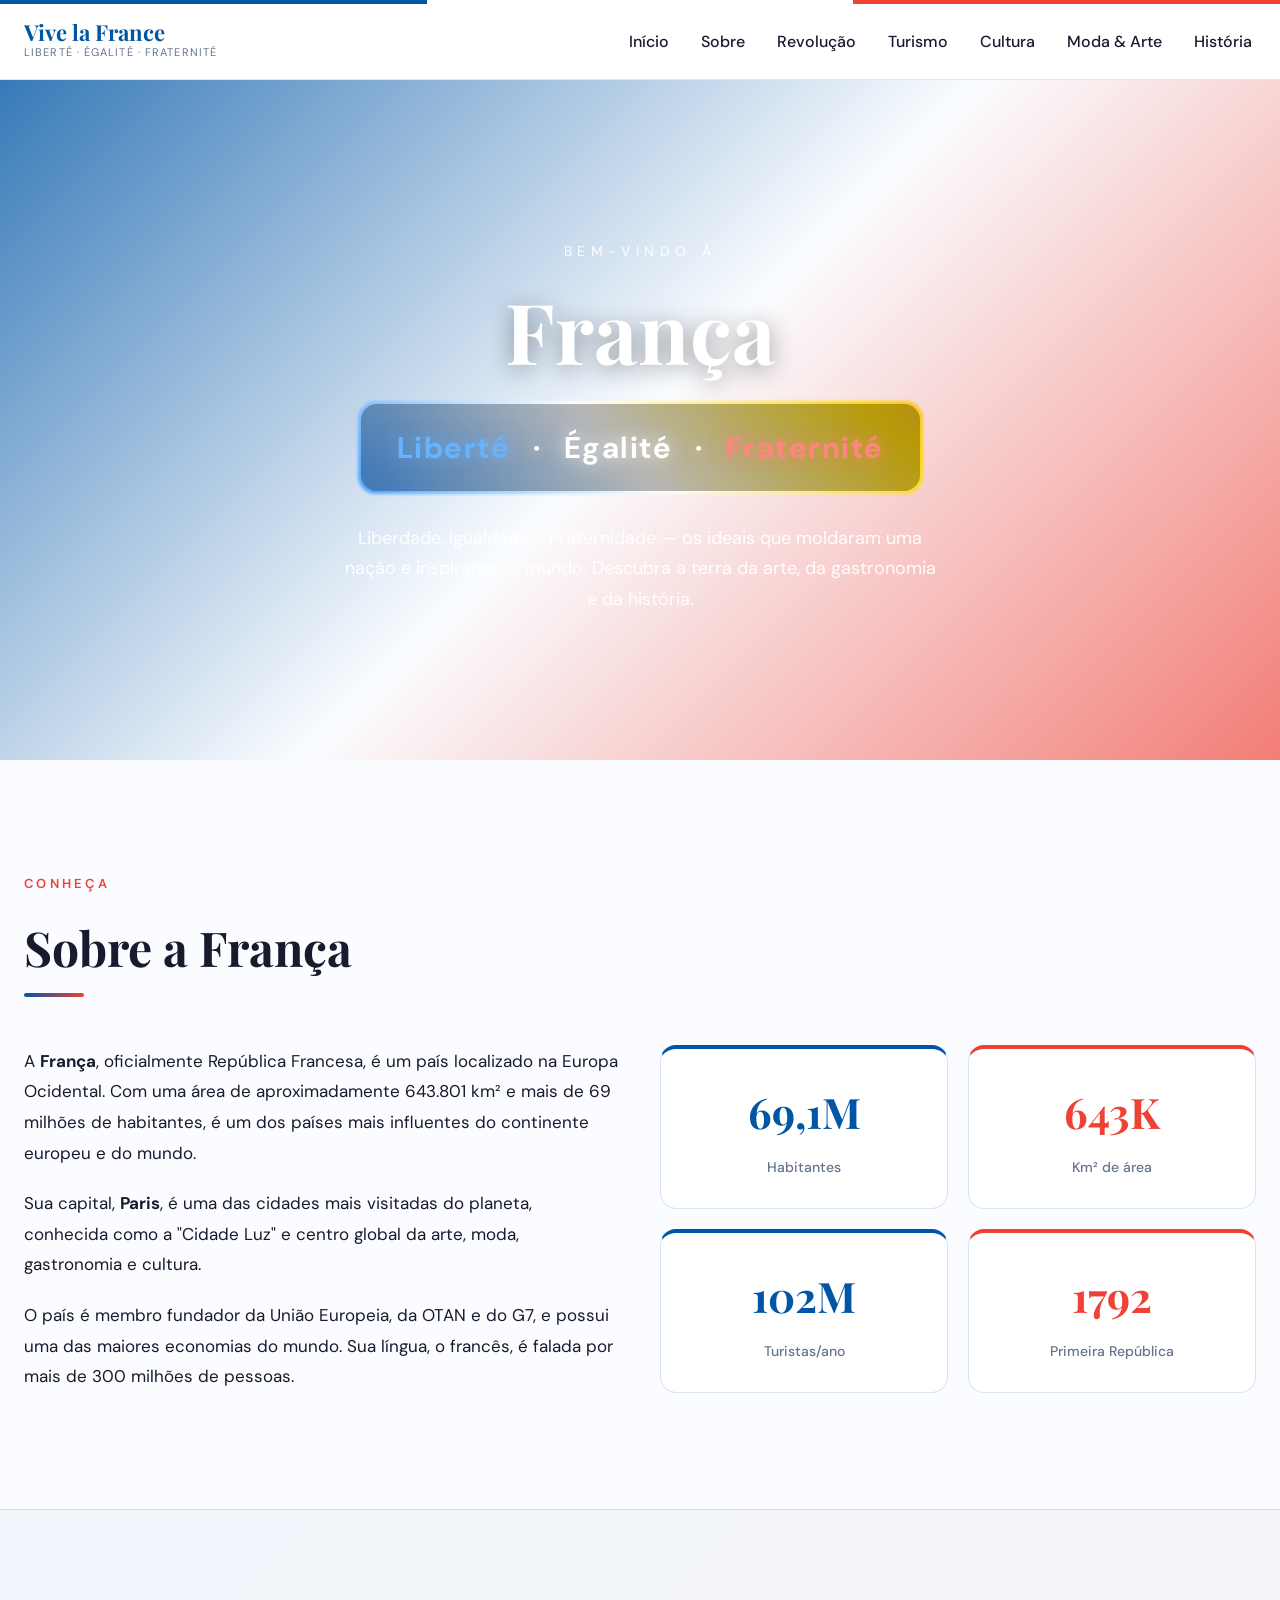
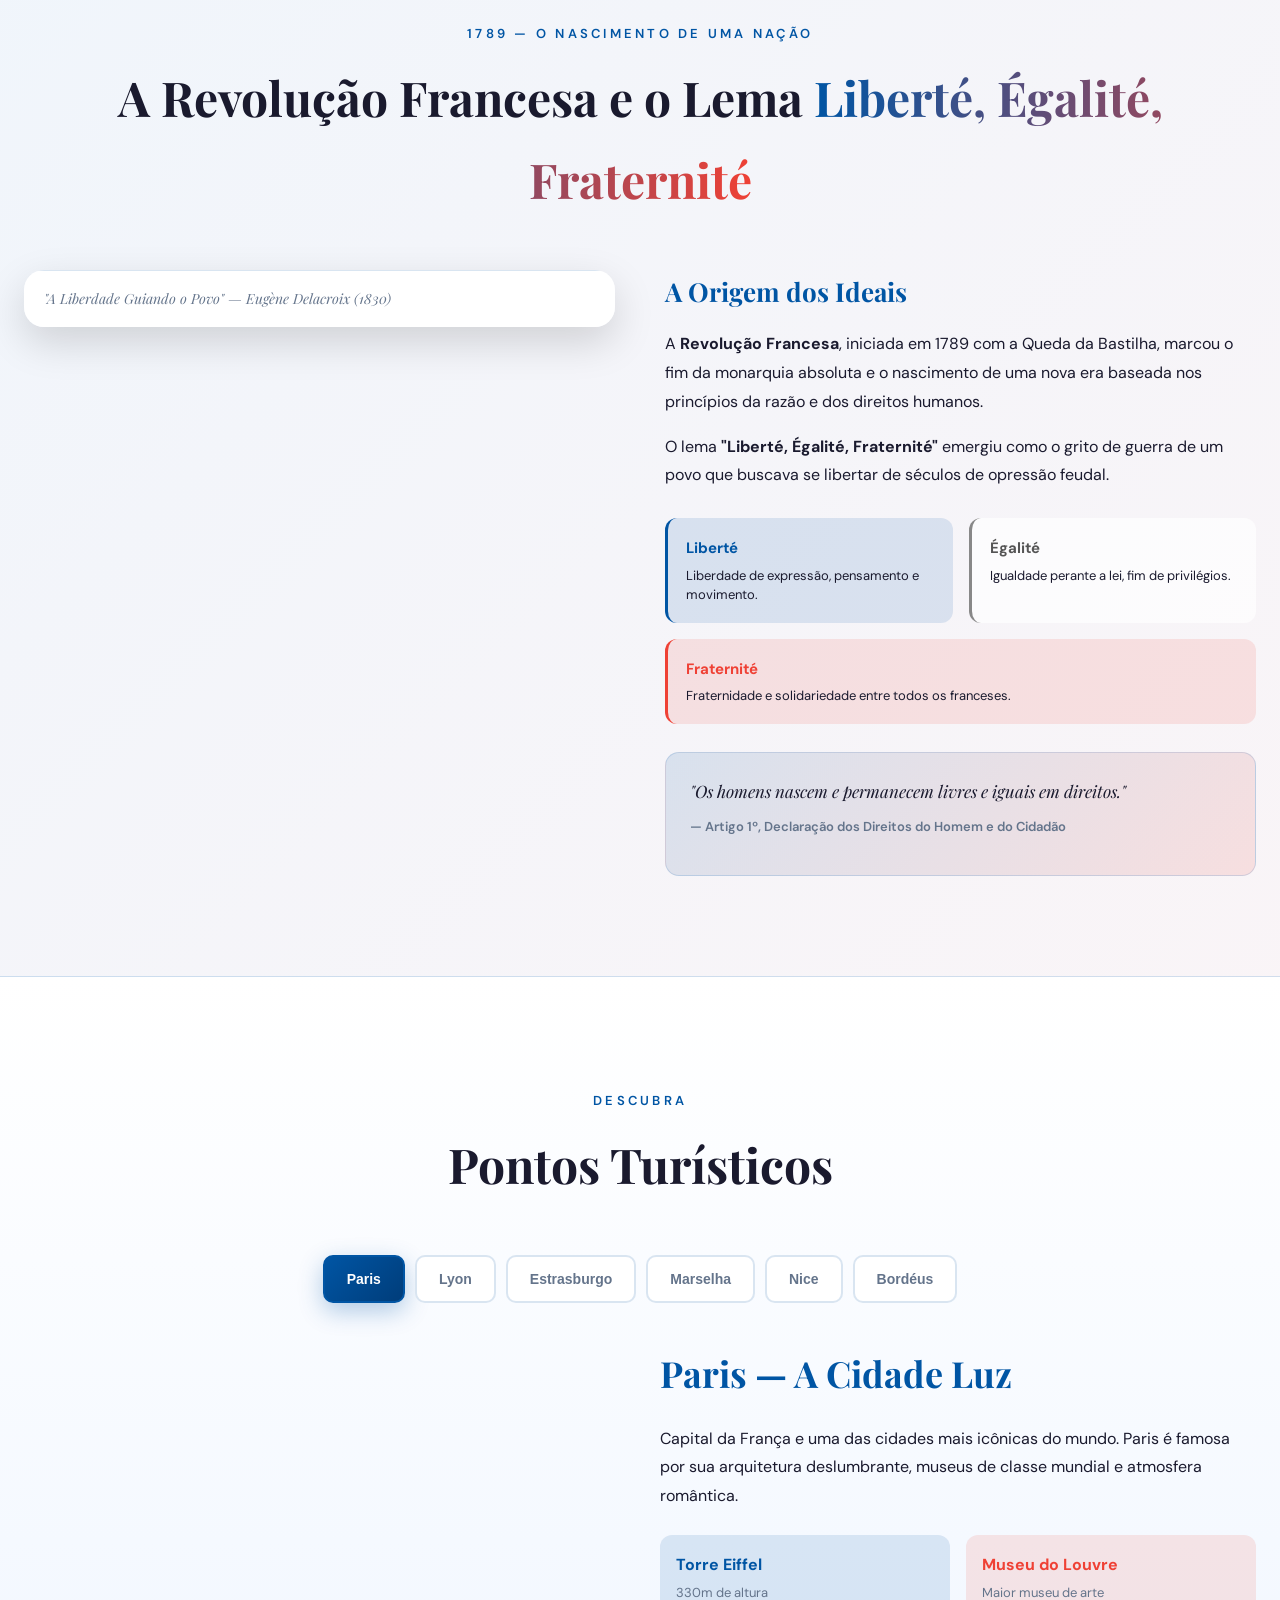
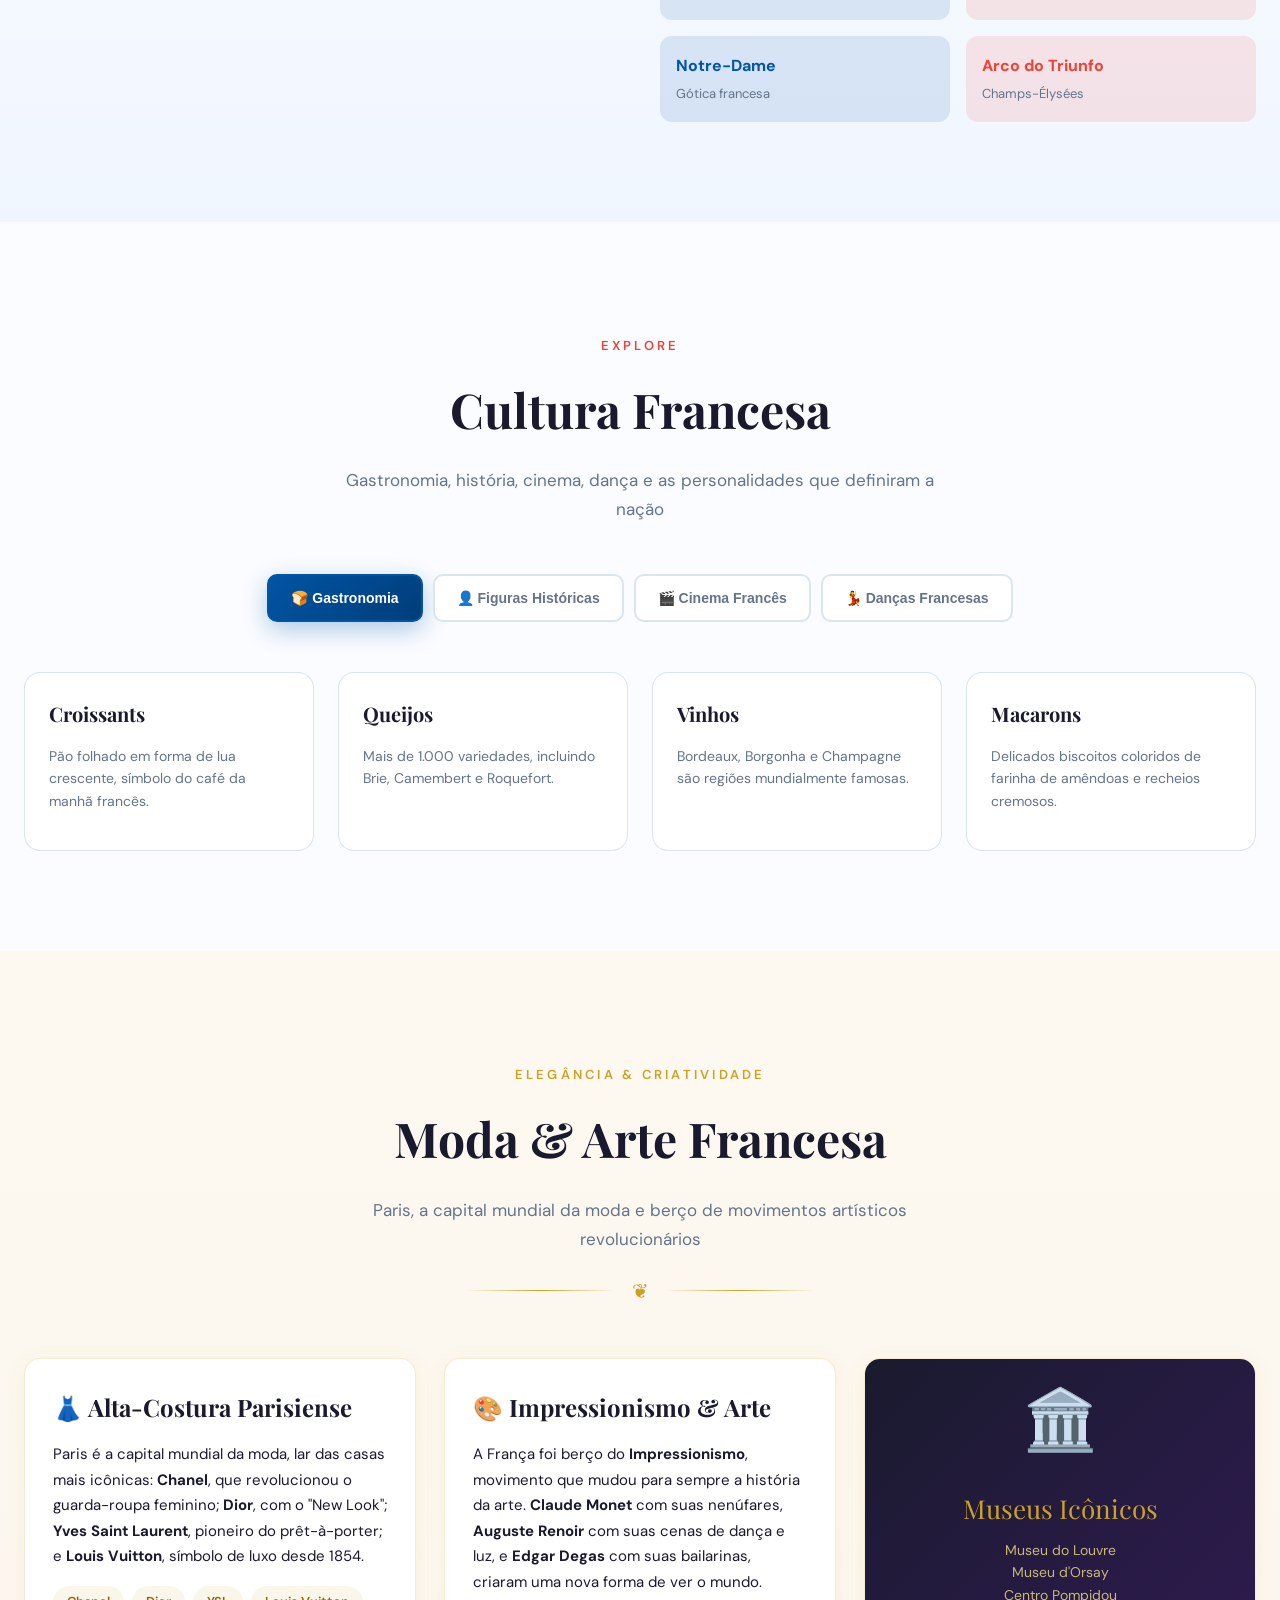
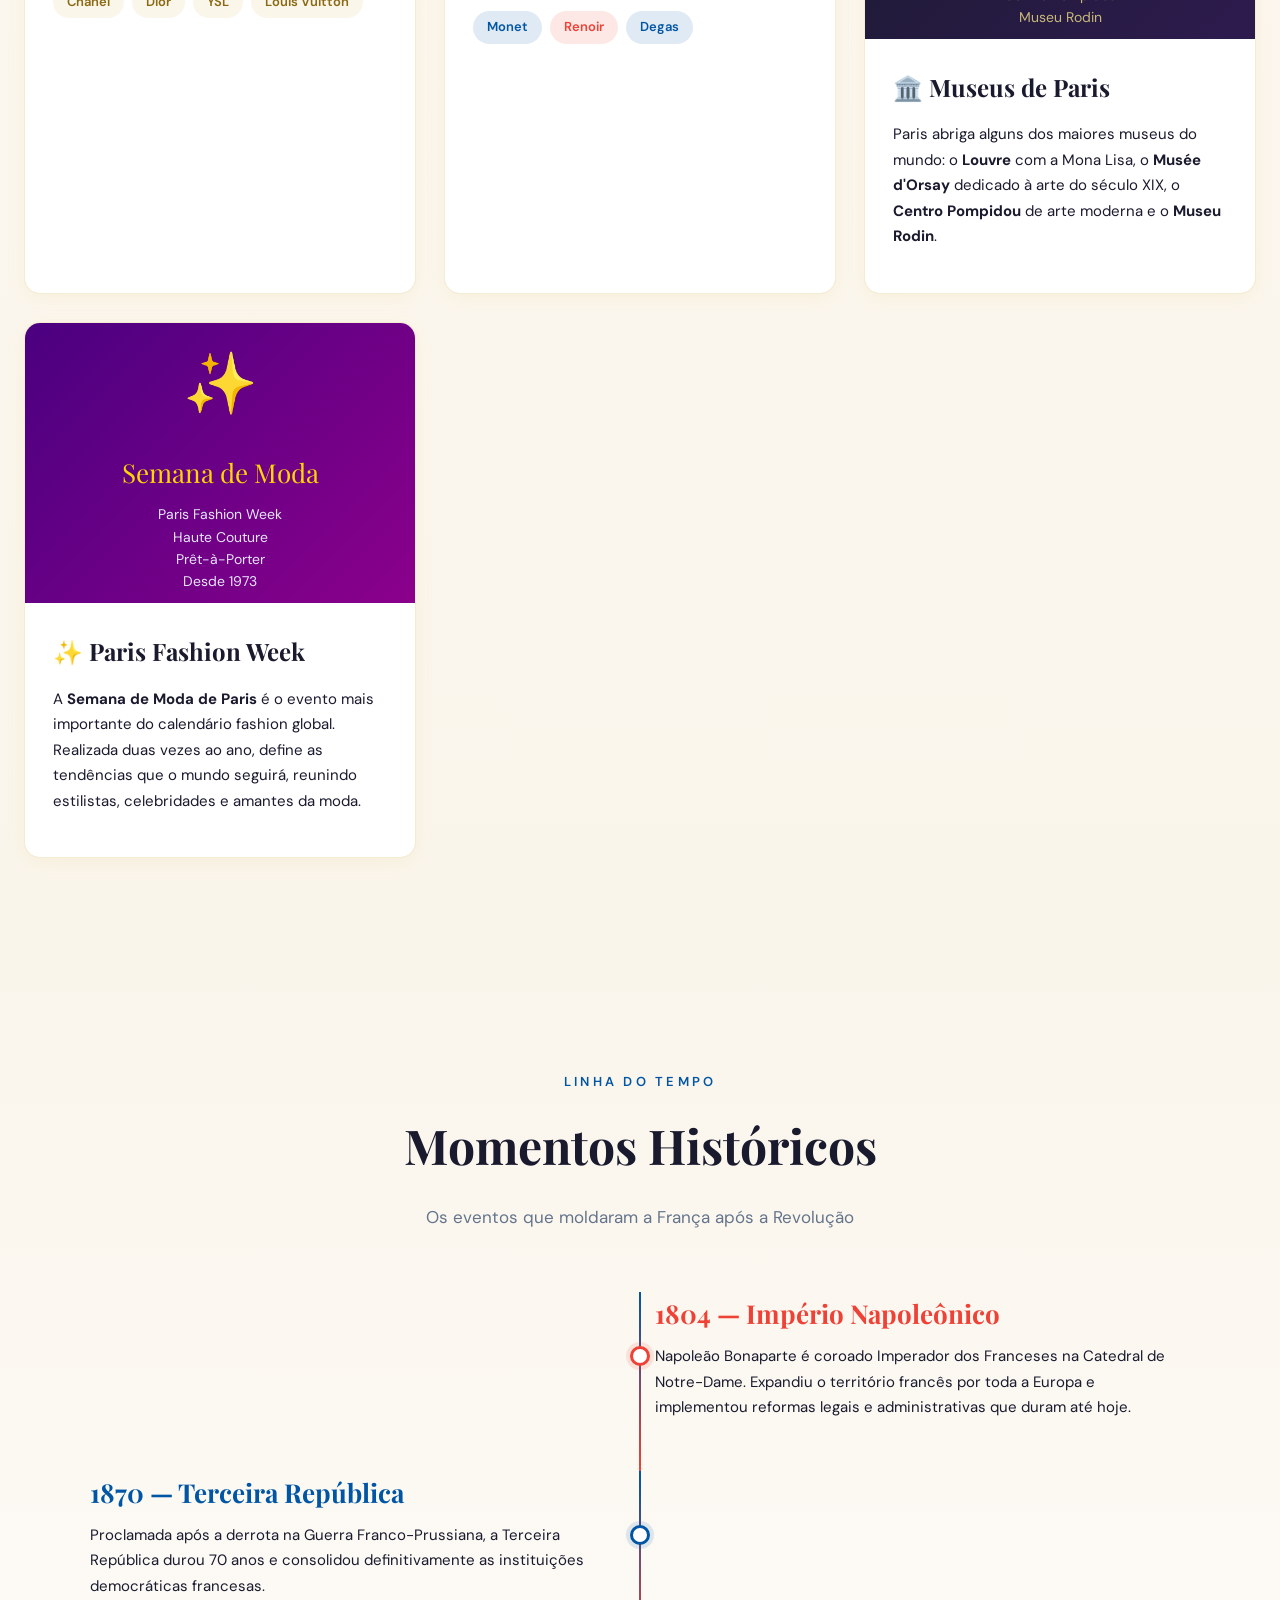
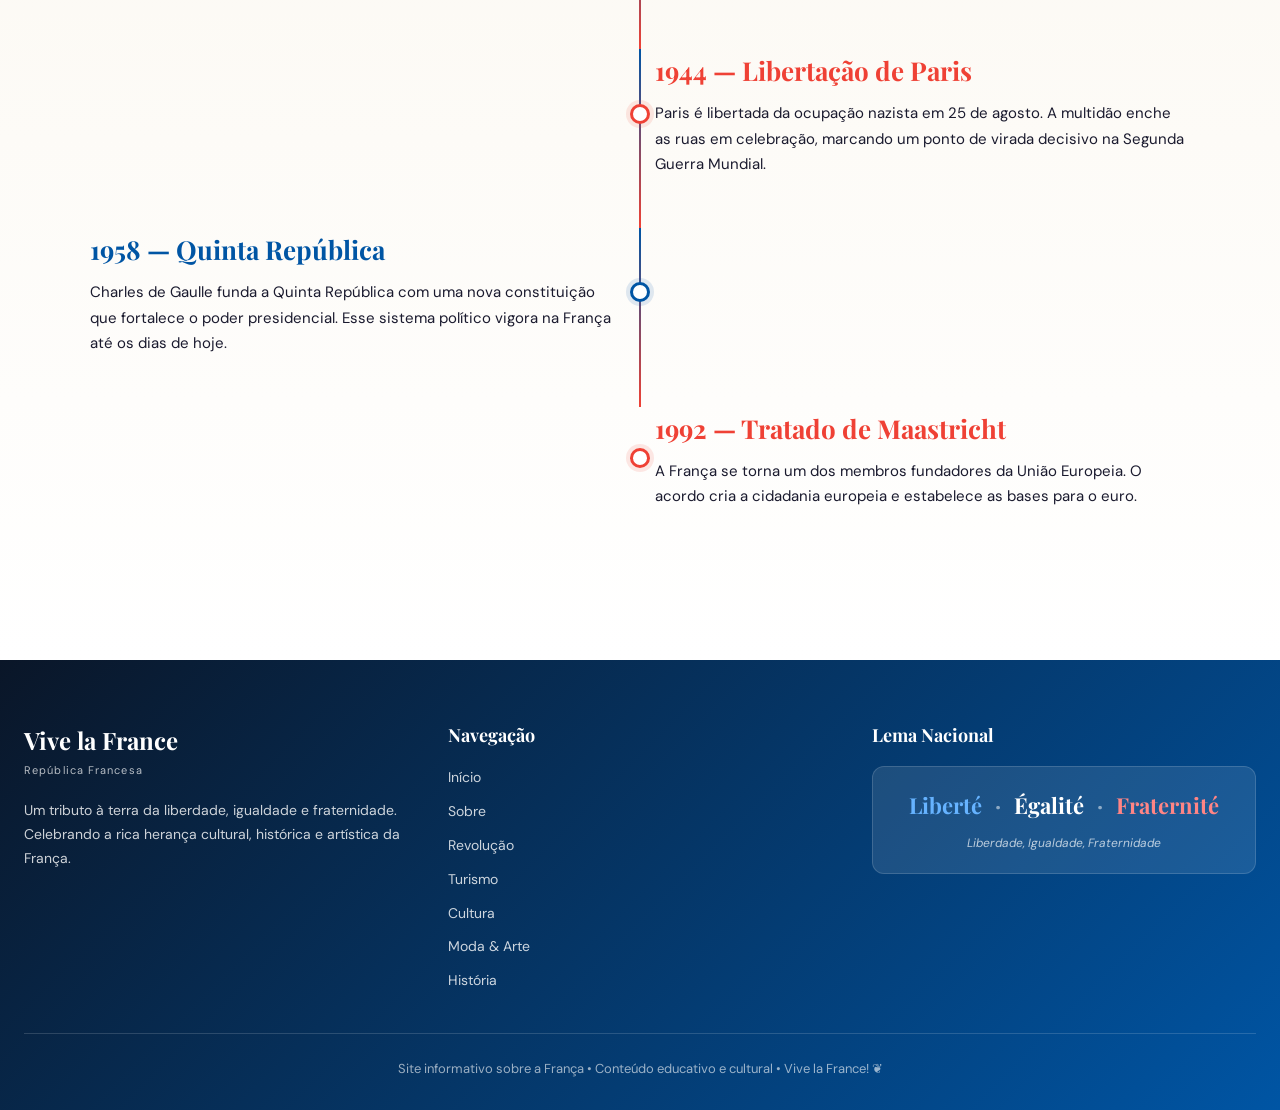
==== Vive la France/index.html @ 4191f6e8 "Add files via upload" ====
<html style="margin:0;padding:0;">
<link href="https://fonts.googleapis.com/css2?family=DM+Sans:wght@400;500;600;700&family=Playfair+Display:wght@400;600;700&display=swap" rel="stylesheet">
<script src="https://cdn.tailwindcss.com"></script>
<script>
(function(){
  var s = document.createElement('style');
  s.textContent = `
    :root {
      --blue: #0055A4;
      --blue-soft: rgba(0, 85, 164, 0.12);
      --white: #FFFFFF;
      --red: #EF4135;
      --red-soft: rgba(239, 65, 53, 0.12);
      --text: #1a1a2e;
      --muted: #64748b;
      --border: rgba(0, 85, 164, 0.15);
      --bg: #fafcff;
      --card: #ffffff;
      --gold: #C9A227;
      --gold-soft: rgba(201, 162, 39, 0.1);
      --cream: #fdf8f0;
    }
    
    * { box-sizing: border-box; }
    
    html { scroll-behavior: smooth; }
    
    body {
      margin: 0;
      font-family: 'DM Sans', sans-serif;
      background: var(--bg);
      color: var(--text);
      line-height: 1.7;
    }
    
    .font-display { font-family: 'Playfair Display', serif; }
    
    .flag-stripe {
      height: 4px;
      background: linear-gradient(90deg, var(--blue) 0%, var(--blue) 33.33%, var(--white) 33.33%, var(--white) 66.66%, var(--red) 66.66%, var(--red) 100%);
    }
    
    .nav-link {
      position: relative;
      color: var(--text);
      text-decoration: none;
      font-weight: 500;
      padding: 8px 4px;
      transition: color 0.3s;
    }
    
    .nav-link::after {
      content: '';
      position: absolute;
      bottom: 0;
      left: 0;
      width: 0;
      height: 2px;
      background: var(--red);
      transition: width 0.3s ease;
    }
    
    .nav-link:hover { color: var(--blue); }
    .nav-link:hover::after { width: 100%; }
    
    .hero-overlay {
      background: linear-gradient(135deg, rgba(0,85,164,0.78) 0%, rgba(255,255,255,0.12) 50%, rgba(239,65,53,0.68) 100%);
    }
    
    .holographic-wrapper {
      position: relative;
      display: inline-block;
      padding: 18px 36px;
      border-radius: 16px;
    }
    
    .holographic-wrapper::before {
      content: '';
      position: absolute;
      inset: -3px;
      border-radius: 18px;
      background: linear-gradient(
        45deg,
        #0055A4,
        #4da3ff,
        #ffffff,
        #ffd700,
        #ff6b6b,
        #EF4135,
        #ff6b6b,
        #ffffff,
        #4da3ff,
        #0055A4
      );
      background-size: 400% 400%;
      animation: holographicShift 4s ease infinite;
      z-index: 0;
      filter: blur(1.5px);
      opacity: 0.95;
    }
    
    .holographic-wrapper::after {
      content: '';
      position: absolute;
      inset: 0;
      border-radius: 16px;
      background: rgba(0, 0, 0, 0.28);
      backdrop-filter: blur(10px);
      z-index: 0;
    }
    
    .holographic-content {
      position: relative;
      z-index: 1;
    }
    
    @keyframes holographicShift {
      0% { background-position: 0% 50%; }
      50% { background-position: 100% 50%; }
      100% { background-position: 0% 50%; }
    }
    
    .reveal {
      opacity: 0;
      transform: translateY(30px);
      transition: opacity 0.7s ease, transform 0.7s ease;
    }
    
    .reveal.visible {
      opacity: 1;
      transform: translateY(0);
    }
    
    .tab-btn {
      padding: 14px 22px;
      border: 2px solid var(--border);
      background: var(--white);
      color: var(--muted);
      font-weight: 600;
      cursor: pointer;
      transition: all 0.3s ease;
      border-radius: 10px;
      font-size: 14px;
    }
    
    .tab-btn:hover {
      border-color: var(--blue);
      color: var(--blue);
    }
    
    .tab-btn.active {
      background: linear-gradient(135deg, var(--blue), #003d7a);
      color: var(--white);
      border-color: var(--blue);
      box-shadow: 0 8px 25px rgba(0,85,164,0.3);
    }
    
    .tab-content {
      display: none;
      animation: fadeIn 0.5s ease;
    }
    
    .tab-content.active { display: block; }
    
    @keyframes fadeIn {
      from { opacity: 0; transform: translateY(10px); }
      to { opacity: 1; transform: translateY(0); }
    }
    
    .card-hover {
      transition: transform 0.35s ease, box-shadow 0.35s ease;
    }
    
    .card-hover:hover {
      transform: translateY(-8px);
      box-shadow: 0 20px 50px rgba(0,85,164,0.18);
    }
    
    .timeline-item {
      position: relative;
      margin-bottom: 50px;
    }
    
    .timeline-grid {
      display: grid;
      grid-template-columns: 1fr 1fr;
      gap: 30px;
      align-items: center;
    }
    
    .timeline-item:nth-child(even) .timeline-img {
      order: 2;
    }
    
    .timeline-item:nth-child(even) .timeline-text {
      order: 1;
    }
    
    .timeline-img img {
      width: 100%;
      height: 260px;
      object-fit: cover;
      border-radius: 16px;
      box-shadow: 0 10px 30px rgba(0,0,0,0.15);
      display: block;
    }
    
    .timeline-dot {
      position: absolute;
      left: 50%;
      top: 50%;
      transform: translate(-50%, -50%);
      width: 20px;
      height: 20px;
      border-radius: 50%;
      background: var(--white);
      border: 3px solid var(--red);
      box-shadow: 0 0 0 4px var(--red-soft);
      z-index: 10;
    }
    
    .timeline-item:nth-child(even) .timeline-dot {
      border-color: var(--blue);
      box-shadow: 0 0 0 4px var(--blue-soft);
    }
    
    .timeline-line {
      position: absolute;
      left: 50%;
      top: 0;
      bottom: -50px;
      width: 2px;
      background: linear-gradient(var(--blue), var(--red));
      transform: translateX(-50%);
    }
    
    .timeline-item:last-child .timeline-line { display: none; }
    
    @media (max-width: 768px) {
      .timeline-grid { grid-template-columns: 1fr; }
      .timeline-item:nth-child(even) .timeline-img,
      .timeline-item:nth-child(even) .timeline-text { order: unset; }
      .timeline-dot, .timeline-line { display: none; }
    }
    
    .section-title {
      position: relative;
      display: inline-block;
      margin-bottom: 12px;
    }
    
    .section-title::after {
      content: '';
      position: absolute;
      bottom: -8px;
      left: 0;
      width: 60px;
      height: 4px;
      background: linear-gradient(90deg, var(--blue), var(--red));
      border-radius: 2px;
    }
    
    .motto-text {
      background: linear-gradient(90deg, var(--blue), var(--red));
      -webkit-background-clip: text;
      background-clip: text;
      color: transparent;
      font-weight: 700;
    }
    
    .footer-bg {
      background: linear-gradient(135deg, #0a1628 0%, var(--blue) 100%);
    }
    
    .scales-icon {
      filter: drop-shadow(0 2px 8px rgba(0,0,0,0.2));
    }
    
    .mobile-menu {
      display: none;
    }
    
    .culture-card-img {
      width: 100%;
      height: 220px;
      object-fit: cover;
      display: block;
    }
    
    .figure-card-img {
      width: 100%;
      height: 240px;
      object-fit: cover;
      object-position: top center;
      display: block;
    }
    
    .revolution-section {
      background: linear-gradient(135deg, rgba(0,85,164,0.04), rgba(239,65,53,0.04));
      border-top: 1px solid var(--border);
      border-bottom: 1px solid var(--border);
    }
    
    .fashion-section {
      background: linear-gradient(180deg, var(--cream), #faf5eb);
    }
    
    .ornament-divider {
      display: flex;
      align-items: center;
      justify-content: center;
      gap: 16px;
      margin: 20px 0;
    }
    
    .ornament-divider::before,
    .ornament-divider::after {
      content: '';
      flex: 1;
      height: 1px;
      background: linear-gradient(90deg, transparent, var(--gold), transparent);
      max-width: 150px;
    }
    
    .fleur-de-lis {
      color: var(--gold);
      font-size: 20px;
    }
    
    .fashion-card-img {
      width: 100%;
      height: 280px;
      object-fit: cover;
      display: block;
    }
    
    .fashion-card {
      background: var(--white);
      border: 1px solid rgba(201, 162, 39, 0.2);
      border-radius: 16px;
      overflow: hidden;
      box-shadow: 0 4px 20px rgba(201, 162, 39, 0.08);
    }
    
    @media (max-width: 768px) {
      .desktop-nav { display: none; }
      .mobile-menu { display: block; }
      .mobile-menu-btn {
        background: none;
        border: none;
        cursor: pointer;
        padding: 8px;
      }
      .mobile-nav {
        display: none;
        position: absolute;
        top: 100%;
        left: 0;
        right: 0;
        background: var(--white);
        box-shadow: 0 10px 30px rgba(0,0,0,0.1);
        padding: 20px;
        z-index: 100;
      }
      .mobile-nav.open { display: block; }
      .mobile-nav a {
        display: block;
        padding: 12px 0;
        color: var(--text);
        text-decoration: none;
        font-weight: 500;
        border-bottom: 1px solid var(--border);
      }
      .mobile-nav a:last-child { border-bottom: none; }
      .holographic-wrapper { padding: 12px 20px; }
    }
  `;
  document.head.appendChild(s);
})();
</script>

<div style="background-color:transparent;box-sizing:border-box;">
  <div style="min-height:100%;">
    
    <!-- Header -->
    <header style="position:sticky;top:0;z-index:1000;background:rgba(255,255,255,0.97);backdrop-filter:blur(10px);border-bottom:1px solid var(--border);">
      <div class="flag-stripe"></div>
      <div style="max-width:1280px;margin:0 auto;padding:16px 24px;display:flex;align-items:center;justify-content:space-between;position:relative;">
        <a href="#inicio" style="display:flex;align-items:center;gap:14px;text-decoration:none;">
          <img src="https://p19-flow-image-sign.ibyteimg.com/tos-mya-i-3rsxbfecgb/rc_gen_image/0750b88a9391482caf9e12eaacc651a8.jpeg~tplv-0es2k971ck-image.image?rcl=20260820210153D1E50A7BC869DEAA6916&rk3s=8e244e95&rrcfp=02a80fc2&x-expires=1789823001&x-signature=%2BadPBzCBuWS3MWdpKDPpalLV%2FUc%3D" 
               alt="Balança da Justiça" 
               style="width:48px;height:48px;border-radius:50%;object-fit:cover;border:2px solid var(--blue);"
               onerror="this.style.display='none'"
               class="scales-icon">
          <div>
            <div style="font-family:'Playfair Display',serif;font-weight:700;font-size:22px;color:var(--blue);line-height:1;">Vive la France</div>
            <div style="font-size:11px;color:var(--muted);letter-spacing:0.1em;text-transform:uppercase;">Liberté · Égalité · Fraternité</div>
          </div>
        </a>
        
        <nav class="desktop-nav" style="display:flex;gap:24px;align-items:center;">
          <a href="#inicio" class="nav-link">Início</a>
          <a href="#sobre" class="nav-link">Sobre</a>
          <a href="#revolucao" class="nav-link">Revolução</a>
          <a href="#turismo" class="nav-link">Turismo</a>
          <a href="#cultura" class="nav-link">Cultura</a>
          <a href="#moda" class="nav-link">Moda & Arte</a>
          <a href="#historia" class="nav-link">História</a>
        </nav>
        
        <div class="mobile-menu">
          <button class="mobile-menu-btn" onclick="toggleMobileNav()" aria-label="Menu">
            <svg width="28" height="28" viewBox="0 0 24 24" fill="none" stroke="var(--blue)" stroke-width="2.5">
              <line x1="3" y1="6" x2="21" y2="6"/>
              <line x1="3" y1="12" x2="21" y2="12"/>
              <line x1="3" y1="18" x2="21" y2="18"/>
            </svg>
          </button>
          <div class="mobile-nav" id="mobileNav">
            <a href="#inicio" onclick="toggleMobileNav()">Início</a>
            <a href="#sobre" onclick="toggleMobileNav()">Sobre</a>
            <a href="#revolucao" onclick="toggleMobileNav()">Revolução</a>
            <a href="#turismo" onclick="toggleMobileNav()">Turismo</a>
            <a href="#cultura" onclick="toggleMobileNav()">Cultura</a>
            <a href="#moda" onclick="toggleMobileNav()">Moda & Arte</a>
            <a href="#historia" onclick="toggleMobileNav()">História</a>
          </div>
        </div>
      </div>
    </header>
    
    <!-- Hero Section -->
    <section id="inicio" style="position:relative;overflow:hidden;">
      <div style="position:relative;height:680px;">
        <img src="https://p16-flow-image-sign.ibyteimg.com/tos-mya-i-3rsxbfecgb/rc_gen_image/500650736edd4e40b72cc6f0182e4038.jpeg~tplv-0es2k971ck-image.image?rcl=20260820210153D1E50A7BC869DEAA6916&rk3s=8e244e95&rrcfp=02a80fc2&x-expires=1789822972&x-signature=j4vVTpygp7AlgK0OoHMdsq9rA8U%3D" 
             alt="Paris com Torre Eiffel" 
             style="width:100%;height:100%;object-fit:cover;"
             onerror="this.style.display='none'">
        <div class="hero-overlay" style="position:absolute;inset:0;display:flex;align-items:center;justify-content:center;text-align:center;padding:24px;">
          <div style="color:var(--white);max-width:800px;">
            <p style="font-size:14px;letter-spacing:0.4em;text-transform:uppercase;margin-bottom:20px;opacity:0.95;">Bem-vindo à</p>
            <h1 style="font-family:'Playfair Display',serif;font-size:clamp(42px,7vw,84px);font-weight:700;margin:0 0 28px;line-height:1.1;text-shadow:0 4px 25px rgba(0,0,0,0.4);">
              França
            </h1>
            <div class="holographic-wrapper" style="margin-bottom:32px;">
              <div class="holographic-content" style="font-size:clamp(18px,3vw,30px);font-weight:700;letter-spacing:0.05em;">
                <span style="color:#66b3ff;text-shadow:0 0 18px rgba(102,179,255,0.7);">Liberté</span>
                <span style="margin:0 14px;color:#ffffff;text-shadow:0 0 12px rgba(255,255,255,0.6);">·</span>
                <span style="color:#ffffff;text-shadow:0 0 18px rgba(255,255,255,0.7);">Égalité</span>
                <span style="margin:0 14px;color:#ffffff;text-shadow:0 0 12px rgba(255,255,255,0.6);">·</span>
                <span style="color:#ff8585;text-shadow:0 0 18px rgba(255,133,133,0.7);">Fraternité</span>
              </div>
            </div>
            <p style="font-size:18px;opacity:0.95;max-width:600px;margin:0 auto;line-height:1.7;">
              Liberdade, Igualdade e Fraternidade — os ideais que moldaram uma nação e inspiraram o mundo. Descubra a terra da arte, da gastronomia e da história.
            </p>
          </div>
        </div>
      </div>
    </section>
    
    <!-- Sobre a França -->
    <section id="sobre" style="padding:100px 24px;max-width:1280px;margin:0 auto;">
      <div class="reveal">
        <p style="color:var(--red);font-size:13px;letter-spacing:0.25em;text-transform:uppercase;font-weight:600;margin-bottom:12px;">Conheça</p>
        <h2 class="section-title font-display" style="font-size:clamp(32px,5vw,48px);font-weight:700;margin:0 0 40px;color:var(--text);">Sobre a França</h2>
      </div>
      <div style="display:grid;grid-template-columns:repeat(auto-fit,minmax(300px,1fr));gap:40px;align-items:center;">
        <div class="reveal">
          <p style="font-size:17px;color:var(--text);line-height:1.8;margin-bottom:20px;">
            A <strong>França</strong>, oficialmente República Francesa, é um país localizado na Europa Ocidental. Com uma área de aproximadamente 643.801 km² e mais de 69 milhões de habitantes, é um dos países mais influentes do continente europeu e do mundo.
          </p>
          <p style="font-size:17px;color:var(--text);line-height:1.8;margin-bottom:20px;">
            Sua capital, <strong>Paris</strong>, é uma das cidades mais visitadas do planeta, conhecida como a "Cidade Luz" e centro global da arte, moda, gastronomia e cultura.
          </p>
          <p style="font-size:17px;color:var(--text);line-height:1.8;">
            O país é membro fundador da União Europeia, da OTAN e do G7, e possui uma das maiores economias do mundo. Sua língua, o francês, é falada por mais de 300 milhões de pessoas.
          </p>
        </div>
        <div style="display:grid;grid-template-columns:repeat(2,1fr);gap:20px;" class="reveal">
          <div class="card-hover" style="background:var(--card);border:1px solid var(--border);border-radius:16px;padding:28px;text-align:center;border-top:4px solid var(--blue);">
            <div style="font-family:'Playfair Display',serif;font-size:42px;font-weight:700;color:var(--blue);margin-bottom:8px;">69,1M</div>
            <div style="color:var(--muted);font-size:14px;font-weight:500;">Habitantes</div>
          </div>
          <div class="card-hover" style="background:var(--card);border:1px solid var(--border);border-radius:16px;padding:28px;text-align:center;border-top:4px solid var(--red);">
            <div style="font-family:'Playfair Display',serif;font-size:42px;font-weight:700;color:var(--red);margin-bottom:8px;">643K</div>
            <div style="color:var(--muted);font-size:14px;font-weight:500;">Km² de área</div>
          </div>
          <div class="card-hover" style="background:var(--card);border:1px solid var(--border);border-radius:16px;padding:28px;text-align:center;border-top:4px solid var(--blue);">
            <div style="font-family:'Playfair Display',serif;font-size:42px;font-weight:700;color:var(--blue);margin-bottom:8px;">102M</div>
            <div style="color:var(--muted);font-size:14px;font-weight:500;">Turistas/ano</div>
          </div>
          <div class="card-hover" style="background:var(--card);border:1px solid var(--border);border-radius:16px;padding:28px;text-align:center;border-top:4px solid var(--red);">
            <div style="font-family:'Playfair Display',serif;font-size:42px;font-weight:700;color:var(--red);margin-bottom:8px;">1792</div>
            <div style="color:var(--muted);font-size:14px;font-weight:500;">Primeira República</div>
          </div>
        </div>
      </div>
    </section>
    
    <!-- Revolução Francesa -->
    <section id="revolucao" class="revolution-section" style="padding:100px 24px;">
      <div style="max-width:1280px;margin:0 auto;">
        <div class="reveal" style="text-align:center;margin-bottom:50px;">
          <p style="color:var(--blue);font-size:13px;letter-spacing:0.25em;text-transform:uppercase;font-weight:600;margin-bottom:12px;">1789 — O Nascimento de uma Nação</p>
          <h2 class="font-display" style="font-size:clamp(32px,5vw,48px);font-weight:700;margin:0 0 16px;color:var(--text);">
            A Revolução Francesa e o Lema <span class="motto-text">Liberté, Égalité, Fraternité</span>
          </h2>
        </div>
        <div style="display:grid;grid-template-columns:1fr 1fr;gap:50px;align-items:start;">
          <div class="reveal card-hover" style="border-radius:20px;overflow:hidden;box-shadow:0 15px 40px rgba(0,0,0,0.15);">
            <img src="https://p16-flow-image-sign.ibyteimg.com/tos-mya-i-uo7y4d541q/55b73aaa7ec9436d8002d2b7b01c134f.webp~tplv-0es2k971ck-image.image?rcl=202608210129285570B7E9DCB38E047050&rk3s=8e244e95&rrcfp=935dee89&x-expires=1787851769&x-signature=ajNeGyuO76khyhmTHfMDYzztz1M%3D" 
                 alt="A Liberdade Guiando o Povo" 
                 style="width:100%;min-height:500px;object-fit:cover;display:block;"
                 onerror="this.style.display='none'">
            <div style="padding:16px 20px;background:var(--card);border-top:1px solid var(--border);">
              <p style="font-family:'Playfair Display',serif;font-size:14px;color:var(--muted);margin:0;font-style:italic;">
                "A Liberdade Guiando o Povo" — Eugène Delacroix (1830)
              </p>
            </div>
          </div>
          <div class="reveal">
            <h3 class="font-display" style="font-size:26px;font-weight:700;color:var(--blue);margin:0 0 16px;">A Origem dos Ideais</h3>
            <p style="font-size:16px;color:var(--text);line-height:1.8;margin-bottom:14px;">
              A <strong>Revolução Francesa</strong>, iniciada em 1789 com a Queda da Bastilha, marcou o fim da monarquia absoluta e o nascimento de uma nova era baseada nos princípios da razão e dos direitos humanos.
            </p>
            <p style="font-size:16px;color:var(--text);line-height:1.8;margin-bottom:28px;">
              O lema <strong>"Liberté, Égalité, Fraternité"</strong> emergiu como o grito de guerra de um povo que buscava se libertar de séculos de opressão feudal.
            </p>
            <div style="display:grid;grid-template-columns:1fr 1fr;gap:16px;margin-bottom:28px;">
              <div style="background:var(--blue-soft);border-radius:12px;padding:18px;border-left:3px solid var(--blue);">
                <div style="font-weight:700;color:var(--blue);font-size:15px;margin-bottom:4px;">Liberté</div>
                <div style="font-size:13px;color:var(--text);line-height:1.5;">Liberdade de expressão, pensamento e movimento.</div>
              </div>
              <div style="background:rgba(255,255,255,0.7);border-radius:12px;padding:18px;border-left:3px solid #888;">
                <div style="font-weight:700;color:#555;font-size:15px;margin-bottom:4px;">Égalité</div>
                <div style="font-size:13px;color:var(--text);line-height:1.5;">Igualdade perante a lei, fim de privilégios.</div>
              </div>
              <div style="background:var(--red-soft);border-radius:12px;padding:18px;border-left:3px solid var(--red);grid-column:span 2;">
                <div style="font-weight:700;color:var(--red);font-size:15px;margin-bottom:4px;">Fraternité</div>
                <div style="font-size:13px;color:var(--text);line-height:1.5;">Fraternidade e solidariedade entre todos os franceses.</div>
              </div>
            </div>
            <div style="background:linear-gradient(135deg,var(--blue-soft),var(--red-soft));border-radius:14px;padding:24px;border:1px solid var(--border);">
              <p style="font-family:'Playfair Display',serif;font-size:17px;color:var(--text);line-height:1.7;margin:0;font-style:italic;">
                "Os homens nascem e permanecem livres e iguais em direitos."
              </p>
              <p style="font-size:13px;color:var(--muted);margin-top:10px;font-weight:600;">— Artigo 1º, Declaração dos Direitos do Homem e do Cidadão</p>
            </div>
          </div>
        </div>
      </div>
    </section>
    
    <!-- Pontos Turísticos -->
    <section id="turismo" style="padding:100px 24px;background:linear-gradient(180deg,var(--white),#f0f6ff);">
      <div style="max-width:1280px;margin:0 auto;">
        <div class="reveal" style="text-align:center;margin-bottom:50px;">
          <p style="color:var(--blue);font-size:13px;letter-spacing:0.25em;text-transform:uppercase;font-weight:600;margin-bottom:12px;">Descubra</p>
          <h2 class="font-display" style="font-size:clamp(32px,5vw,48px);font-weight:700;margin:0 0 16px;color:var(--text);">Pontos Turísticos</h2>
        </div>
        <div class="reveal" style="display:flex;flex-wrap:wrap;gap:10px;justify-content:center;margin-bottom:40px;">
          <button class="tab-btn active" onclick="switchTab('turismo','paris',this)">Paris</button>
          <button class="tab-btn" onclick="switchTab('turismo','lyon',this)">Lyon</button>
          <button class="tab-btn" onclick="switchTab('turismo','estrasburgo',this)">Estrasburgo</button>
          <button class="tab-btn" onclick="switchTab('turismo','marselha',this)">Marselha</button>
          <button class="tab-btn" onclick="switchTab('turismo','nice',this)">Nice</button>
          <button class="tab-btn" onclick="switchTab('turismo','bordeaux',this)">Bordéus</button>
        </div>
        
        <div id="turismo-paris" class="tab-content active">
          <div style="display:grid;grid-template-columns:1fr 1fr;gap:40px;align-items:center;">
            <div class="card-hover" style="border-radius:20px;overflow:hidden;box-shadow:0 15px 40px rgba(0,0,0,0.15);">
              <img src="https://p16-flow-image-sign.ibyteimg.com/tos-mya-i-uo7y4d541q/2498c9b2c19d46a2866917d96b5c9c4b.png~tplv-0es2k971ck-image.image?rcl=202608210129285570B7E9DCB38E047050&rk3s=8e244e95&rrcfp=935dee89&x-expires=1787851769&x-signature=0VG%2FneTjT0AT8P7xwA3VqxyhHi0%3D" 
                   alt="Torre Eiffel" style="width:100%;height:480px;object-fit:cover;display:block;" onerror="this.style.display='none'">
            </div>
            <div>
              <h3 class="font-display" style="font-size:36px;font-weight:700;color:var(--blue);margin:0 0 20px;">Paris — A Cidade Luz</h3>
              <p style="font-size:16px;color:var(--text);line-height:1.8;margin-bottom:16px;">
                Capital da França e uma das cidades mais icônicas do mundo. Paris é famosa por sua arquitetura deslumbrante, museus de classe mundial e atmosfera romântica.
              </p>
              <div style="display:grid;grid-template-columns:1fr 1fr;gap:16px;margin-top:24px;">
                <div style="background:var(--blue-soft);border-radius:12px;padding:16px;"><div style="font-weight:700;color:var(--blue);margin-bottom:4px;">Torre Eiffel</div><div style="font-size:13px;color:var(--muted);">330m de altura</div></div>
                <div style="background:var(--red-soft);border-radius:12px;padding:16px;"><div style="font-weight:700;color:var(--red);margin-bottom:4px;">Museu do Louvre</div><div style="font-size:13px;color:var(--muted);">Maior museu de arte</div></div>
                <div style="background:var(--blue-soft);border-radius:12px;padding:16px;"><div style="font-weight:700;color:var(--blue);margin-bottom:4px;">Notre-Dame</div><div style="font-size:13px;color:var(--muted);">Gótica francesa</div></div>
                <div style="background:var(--red-soft);border-radius:12px;padding:16px;"><div style="font-weight:700;color:var(--red);margin-bottom:4px;">Arco do Triunfo</div><div style="font-size:13px;color:var(--muted);">Champs-Élysées</div></div>
              </div>
            </div>
          </div>
        </div>
        
        <div id="turismo-lyon" class="tab-content">
          <div style="display:grid;grid-template-columns:1fr 1fr;gap:40px;align-items:center;">
            <div class="card-hover" style="border-radius:20px;overflow:hidden;box-shadow:0 15px 40px rgba(0,0,0,0.15);">
              <img src="https://p16-flow-image-sign.ibyteimg.com/tos-mya-i-3rsxbfecgb/rc_gen_image/c4bf275e715e439593c531a81db05a88.jpeg~tplv-0es2k971ck-image.image?rcl=20260820210153D1E50A7BC869DEAA6916&rk3s=8e244e95&rrcfp=02a80fc2&x-expires=1789823003&x-signature=ZsLsluKUcGOIxoSAN2mNzGuVfsQ%3D" 
                   alt="Lyon" style="width:100%;height:480px;object-fit:cover;display:block;" onerror="this.style.display='none'">
            </div>
            <div>
              <h3 class="font-display" style="font-size:36px;font-weight:700;color:var(--red);margin:0 0 20px;">Lyon — A Capital da Gastronomia</h3>
              <p style="font-size:16px;color:var(--text);line-height:1.8;margin-bottom:16px;">
                Terceira maior cidade da França, Lyon é um tesouro histórico e gastronômico. Situada na confluência dos rios Ródano e Saône.
              </p>
              <div style="display:grid;grid-template-columns:1fr 1fr;gap:16px;margin-top:24px;">
                <div style="background:var(--red-soft);border-radius:12px;padding:16px;"><div style="font-weight:700;color:var(--red);margin-bottom:4px;">Basílica de Fourvière</div><div style="font-size:13px;color:var(--muted);">Vista panorâmica</div></div>
                <div style="background:var(--blue-soft);border-radius:12px;padding:16px;"><div style="font-weight:700;color:var(--blue);margin-bottom:4px;">Vieux Lyon</div><div style="font-size:13px;color:var(--muted);">Centro histórico</div></div>
                <div style="background:var(--red-soft);border-radius:12px;padding:16px;"><div style="font-weight:700;color:var(--red);margin-bottom:4px;">Traboules</div><div style="font-size:13px;color:var(--muted);">Passagens secretas</div></div>
                <div style="background:var(--blue-soft);border-radius:12px;padding:16px;"><div style="font-weight:700;color:var(--blue);margin-bottom:4px;">Bouchons</div><div style="font-size:13px;color:var(--muted);">Restaurantes típicos</div></div>
              </div>
            </div>
          </div>
        </div>
        
        <div id="turismo-estrasburgo" class="tab-content">
          <div style="display:grid;grid-template-columns:1fr 1fr;gap:40px;align-items:center;">
            <div class="card-hover" style="border-radius:20px;overflow:hidden;box-shadow:0 15px 40px rgba(0,0,0,0.15);">
              <img src="https://p19-flow-image-sign.ibyteimg.com/tos-mya-i-3rsxbfecgb/rc_gen_image/a537a3bf05174bd7bb41a20c658c224e.jpeg~tplv-0es2k971ck-image.image?rcl=20260820210153D1E50A7BC869DEAA6916&rk3s=8e244e95&rrcfp=02a80fc2&x-expires=1789822968&x-signature=tjRWimSXpffcXXgJCBg1qy8rRAM%3D" 
                   alt="Estrasburgo" style="width:100%;height:480px;object-fit:cover;display:block;" onerror="this.style.display='none'">
            </div>
            <div>
              <h3 class="font-display" style="font-size:36px;font-weight:700;color:var(--blue);margin:0 0 20px;">Estrasburgo — O Coração da Europa</h3>
              <p style="font-size:16px;color:var(--text);line-height:1.8;margin-bottom:16px;">
                Localizada na fronteira com a Alemanha, com arquitetura de enxaimel única e sede de importantes instituições europeias.
              </p>
              <div style="display:grid;grid-template-columns:1fr 1fr;gap:16px;margin-top:24px;">
                <div style="background:var(--blue-soft);border-radius:12px;padding:16px;"><div style="font-weight:700;color:var(--blue);margin-bottom:4px;">Catedral</div><div style="font-size:13px;color:var(--muted);">Gótica impressionante</div></div>
                <div style="background:var(--red-soft);border-radius:12px;padding:16px;"><div style="font-weight:700;color:var(--red);margin-bottom:4px;">Petite France</div><div style="font-size:13px;color:var(--muted);">Bairro histórico</div></div>
                <div style="background:var(--blue-soft);border-radius:12px;padding:16px;"><div style="font-weight:700;color:var(--blue);margin-bottom:4px;">Parlamento Europeu</div><div style="font-size:13px;color:var(--muted);">Sede da UE</div></div>
                <div style="background:var(--red-soft);border-radius:12px;padding:16px;"><div style="font-weight:700;color:var(--red);margin-bottom:4px;">Mercado de Natal</div><div style="font-size:13px;color:var(--muted);">Um dos mais antigos</div></div>
              </div>
            </div>
          </div>
        </div>
        
        <div id="turismo-marselha" class="tab-content">
          <div style="display:grid;grid-template-columns:1fr 1fr;gap:40px;align-items:center;">
            <div class="card-hover" style="border-radius:20px;overflow:hidden;box-shadow:0 15px 40px rgba(0,0,0,0.15);">
              <img src="https://p16-flow-image-sign.ibyteimg.com/tos-mya-i-3rsxbfecgb/rc_gen_image/be3babdbea62482b9f2fe2778d3dcf5a.jpeg~tplv-0es2k971ck-image.image?rcl=202608210129285570B7E9DCB38E047050&rk3s=8e244e95&rrcfp=02a80fc2&x-expires=1789839003&x-signature=o2g0ltzY6cHP%2BrvZx4NXhxg0bzI%3D" 
                   alt="Marselha" style="width:100%;height:480px;object-fit:cover;display:block;" onerror="this.style.display='none'">
            </div>
            <div>
              <h3 class="font-display" style="font-size:36px;font-weight:700;color:var(--red);margin:0 0 20px;">Marselha — A Porta do Mediterrâneo</h3>
              <p style="font-size:16px;color:var(--text);line-height:1.8;margin-bottom:16px;">
                Segunda maior cidade da França e o principal porto marítimo do Mediterrâneo, com atmosfera multicultural vibrante.
              </p>
              <div style="display:grid;grid-template-columns:1fr 1fr;gap:16px;margin-top:24px;">
                <div style="background:var(--red-soft);border-radius:12px;padding:16px;"><div style="font-weight:700;color:var(--red);margin-bottom:4px;">Vieux Port</div><div style="font-size:13px;color:var(--muted);">Porto histórico</div></div>
                <div style="background:var(--blue-soft);border-radius:12px;padding:16px;"><div style="font-weight:700;color:var(--blue);margin-bottom:4px;">Notre-Dame de la Garde</div><div style="font-size:13px;color:var(--muted);">Basílica no alto</div></div>
                <div style="background:var(--red-soft);border-radius:12px;padding:16px;"><div style="font-weight:700;color:var(--red);margin-bottom:4px;">Bouillabaisse</div><div style="font-size:13px;color:var(--muted);">Sopa de peixe típica</div></div>
                <div style="background:var(--blue-soft);border-radius:12px;padding:16px;"><div style="font-weight:700;color:var(--blue);margin-bottom:4px;">Calanques</div><div style="font-size:13px;color:var(--muted);">Falésias paradisíacas</div></div>
              </div>
            </div>
          </div>
        </div>
        
        <div id="turismo-nice" class="tab-content">
          <div style="display:grid;grid-template-columns:1fr 1fr;gap:40px;align-items:center;">
            <div class="card-hover" style="border-radius:20px;overflow:hidden;box-shadow:0 15px 40px rgba(0,0,0,0.15);">
              <img src="https://p16-flow-image-sign.ibyteimg.com/tos-mya-i-3rsxbfecgb/rc_gen_image/106d4f6be6774175b3ed5f0a46fa3c50.jpeg~tplv-0es2k971ck-image.image?rcl=202608210129285570B7E9DCB38E047050&rk3s=8e244e95&rrcfp=02a80fc2&x-expires=1789839004&x-signature=5K6M0ov1U%2F5o98onYDkaDrPghXM%3D" 
                   alt="Nice" style="width:100%;height:480px;object-fit:cover;display:block;" onerror="this.style.display='none'">
            </div>
            <div>
              <h3 class="font-display" style="font-size:36px;font-weight:700;color:var(--blue);margin:0 0 20px;">Nice — A Pérola da Costa Azul</h3>
              <p style="font-size:16px;color:var(--text);line-height:1.8;margin-bottom:16px;">
                A joia da Riviera Francesa! Nice combina praias deslumbrantes, o mar azul-turquesa e a famosa Promenade des Anglais.
              </p>
              <div style="display:grid;grid-template-columns:1fr 1fr;gap:16px;margin-top:24px;">
                <div style="background:var(--blue-soft);border-radius:12px;padding:16px;"><div style="font-weight:700;color:var(--blue);margin-bottom:4px;">Promenade des Anglais</div><div style="font-size:13px;color:var(--muted);">Avenida beira-mar</div></div>
                <div style="background:var(--red-soft);border-radius:12px;padding:16px;"><div style="font-weight:700;color:var(--red);margin-bottom:4px;">Baie des Anges</div><div style="font-size:13px;color:var(--muted);">Baía dos Anjos</div></div>
                <div style="background:var(--blue-soft);border-radius:12px;padding:16px;"><div style="font-weight:700;color:var(--blue);margin-bottom:4px;">Vieux Nice</div><div style="font-size:13px;color:var(--muted);">Centro histórico</div></div>
                <div style="background:var(--red-soft);border-radius:12px;padding:16px;"><div style="font-weight:700;color:var(--red);margin-bottom:4px;">Museu Matisse</div><div style="font-size:13px;color:var(--muted);">Arte moderna</div></div>
              </div>
            </div>
          </div>
        </div>
        
        <div id="turismo-bordeaux" class="tab-content">
          <div style="display:grid;grid-template-columns:1fr 1fr;gap:40px;align-items:center;">
            <div class="card-hover" style="border-radius:20px;overflow:hidden;box-shadow:0 15px 40px rgba(0,0,0,0.15);">
              <img src="https://p16-flow-image-sign.ibyteimg.com/tos-mya-i-3rsxbfecgb/rc_gen_image/524c47fbcdbe4a4b98e7d5a00aacf258.jpeg~tplv-0es2k971ck-image.image?rcl=202608210129285570B7E9DCB38E047050&rk3s=8e244e95&rrcfp=02a80fc2&x-expires=1789839002&x-signature=k9zCla8zP4TMJd0j1GMtGK00DMA%3D" 
                   alt="Bordéus" style="width:100%;height:480px;object-fit:cover;display:block;" onerror="this.style.display='none'">
            </div>
            <div>
              <h3 class="font-display" style="font-size:36px;font-weight:700;color:var(--red);margin:0 0 20px;">Bordéus — A Capital Mundial do Vinho</h3>
              <p style="font-size:16px;color:var(--text);line-height:1.8;margin-bottom:16px;">
                Patrimônio Mundial da UNESCO, Bordéus é sinônimo de vinho de excelência, às margens do rio Garona.
              </p>
              <div style="display:grid;grid-template-columns:1fr 1fr;gap:16px;margin-top:24px;">
                <div style="background:var(--red-soft);border-radius:12px;padding:16px;"><div style="font-weight:700;color:var(--red);margin-bottom:4px;">Rio Garona</div><div style="font-size:13px;color:var(--muted);">Cenário fluvial</div></div>
                <div style="background:var(--blue-soft);border-radius:12px;padding:16px;"><div style="font-weight:700;color:var(--blue);margin-bottom:4px;">Vinhedos</div><div style="font-size:13px;color:var(--muted);">Vinhos premiados</div></div>
                <div style="background:var(--red-soft);border-radius:12px;padding:16px;"><div style="font-weight:700;color:var(--red);margin-bottom:4px;">Place de la Bourse</div><div style="font-size:13px;color:var(--muted);">Praça histórica</div></div>
                <div style="background:var(--blue-soft);border-radius:12px;padding:16px;"><div style="font-weight:700;color:var(--blue);margin-bottom:4px;">Cité du Vin</div><div style="font-size:13px;color:var(--muted);">Museu do vinho</div></div>
              </div>
            </div>
          </div>
        </div>
      </div>
    </section>
    
    <!-- Cultura Francesa -->
    <section id="cultura" style="padding:100px 24px;max-width:1280px;margin:0 auto;">
      <div class="reveal" style="text-align:center;margin-bottom:50px;">
        <p style="color:var(--red);font-size:13px;letter-spacing:0.25em;text-transform:uppercase;font-weight:600;margin-bottom:12px;">Explore</p>
        <h2 class="font-display" style="font-size:clamp(32px,5vw,48px);font-weight:700;margin:0 0 16px;color:var(--text);">Cultura Francesa</h2>
        <p style="color:var(--muted);font-size:17px;max-width:600px;margin:0 auto;">Gastronomia, história, cinema, dança e as personalidades que definiram a nação</p>
      </div>
      
      <div class="reveal" style="display:flex;flex-wrap:wrap;gap:10px;justify-content:center;margin-bottom:50px;">
        <button class="tab-btn active" onclick="switchTab('cultura','gastronomia',this)">🍞 Gastronomia</button>
        <button class="tab-btn" onclick="switchTab('cultura','figuras',this)">👤 Figuras Históricas</button>
        <button class="tab-btn" onclick="switchTab('cultura','cinema',this)">🎬 Cinema Francês</button>
        <button class="tab-btn" onclick="switchTab('cultura','dancas',this)">💃 Danças Francesas</button>
      </div>
      
      <!-- Gastronomia -->
      <div id="cultura-gastronomia" class="tab-content active">
        <div style="display:grid;grid-template-columns:repeat(auto-fit,minmax(250px,1fr));gap:24px;">
          <div class="card-hover reveal" style="background:var(--card);border:1px solid var(--border);border-radius:16px;overflow:hidden;">
            <img src="https://p16-flow-image-sign.ibyteimg.com/tos-mya-i-uo7y4d541q/d16d38ddf0f342f195a4ac078081b582.png~tplv-0es2k971ck-image.image?rcl=20260821004803C712783BE44AD52DC0B0&rk3s=8e244e95&rrcfp=935dee89&x-expires=1787849284&x-signature=hHX0ZtsuWn5atBxuHVrMMJLnbE8%3D" 
                 alt="Croissants" class="culture-card-img" onerror="this.style.display='none'">
            <div style="padding:24px;">
              <h4 style="font-family:'Playfair Display',serif;font-size:20px;font-weight:700;color:var(--text);margin:0 0 8px;">Croissants</h4>
              <p style="color:var(--muted);font-size:14px;line-height:1.6;">Pão folhado em forma de lua crescente, símbolo do café da manhã francês.</p>
            </div>
          </div>
          <div class="card-hover reveal" style="background:var(--card);border:1px solid var(--border);border-radius:16px;overflow:hidden;">
            <img src="https://p16-flow-image-sign.ibyteimg.com/tos-mya-i-uo7y4d541q/92e11d514145496da91ead8a764f7529.avif~tplv-0es2k971ck-image.image?rcl=20260821004803C712783BE44AD52DC0B0&rk3s=8e244e95&rrcfp=935dee89&x-expires=1787849284&x-signature=xhbMEgOGlH2xdN%2FDA%2Bh1qp7IGEs%3D" 
                 alt="Queijos" class="culture-card-img" onerror="this.style.display='none'">
            <div style="padding:24px;">
              <h4 style="font-family:'Playfair Display',serif;font-size:20px;font-weight:700;color:var(--text);margin:0 0 8px;">Queijos</h4>
              <p style="color:var(--muted);font-size:14px;line-height:1.6;">Mais de 1.000 variedades, incluindo Brie, Camembert e Roquefort.</p>
            </div>
          </div>
          <div class="card-hover reveal" style="background:var(--card);border:1px solid var(--border);border-radius:16px;overflow:hidden;">
            <img src="https://p16-flow-image-sign.ibyteimg.com/tos-mya-i-uo7y4d541q/dc5ce206522b4b4aa12623499ebd07ca.webp~tplv-0es2k971ck-image.image?rcl=20260821004803C712783BE44AD52DC0B0&rk3s=8e244e95&rrcfp=935dee89&x-expires=1787849284&x-signature=54vOsv%2FGmWtQWXAAdauSdIeAfl4%3D" 
                 alt="Vinhos" class="culture-card-img" onerror="this.style.display='none'">
            <div style="padding:24px;">
              <h4 style="font-family:'Playfair Display',serif;font-size:20px;font-weight:700;color:var(--text);margin:0 0 8px;">Vinhos</h4>
              <p style="color:var(--muted);font-size:14px;line-height:1.6;">Bordeaux, Borgonha e Champagne são regiões mundialmente famosas.</p>
            </div>
          </div>
          <div class="card-hover reveal" style="background:var(--card);border:1px solid var(--border);border-radius:16px;overflow:hidden;">
            <img src="https://p16-flow-image-sign.ibyteimg.com/tos-mya-i-uo7y4d541q/6d932d86945f4c0ca3e7f84c94983889.webp~tplv-0es2k971ck-image.image?rcl=20260821004803C712783BE44AD52DC0B0&rk3s=8e244e95&rrcfp=935dee89&x-expires=1787849284&x-signature=JCMiX24DONELNWRO%2BvsZhnbUUds%3D" 
                 alt="Macarons" class="culture-card-img" onerror="this.style.display='none'">
            <div style="padding:24px;">
              <h4 style="font-family:'Playfair Display',serif;font-size:20px;font-weight:700;color:var(--text);margin:0 0 8px;">Macarons</h4>
              <p style="color:var(--muted);font-size:14px;line-height:1.6;">Delicados biscoitos coloridos de farinha de amêndoas e recheios cremosos.</p>
            </div>
          </div>
        </div>
      </div>
      
      <!-- Figuras Históricas -->
      <div id="cultura-figuras" class="tab-content">
        <div style="display:grid;grid-template-columns:repeat(auto-fit,minmax(280px,1fr));gap:24px;margin-top:30px;">
          <div class="card-hover reveal" style="background:var(--card);border:1px solid var(--border);border-radius:16px;overflow:hidden;">
            <img src="https://p16-flow-image-sign.ibyteimg.com/tos-mya-i-uo7y4d541q/11a0bf640291438c90fbd2b72313c986.jpg~tplv-0es2k971ck-image.image?rcl=202608210104191D4DAEA879F4EE32FD50&rk3s=8e244e95&rrcfp=935dee89&x-expires=1787850260&x-signature=omn9uydKBpqwBz%2FUNx%2FsCxu6upc%3D" 
                 alt="Joana d'Arc" class="figure-card-img" onerror="this.style.display='none'">
            <div style="padding:24px;border-top:4px solid var(--blue);">
              <h4 style="font-family:'Playfair Display',serif;font-size:22px;font-weight:700;margin:0 0 4px;color:var(--text);">Joana d'Arc</h4>
              <p style="color:var(--muted);font-size:13px;margin:0 0 12px;">1412 — 1431</p>
              <p style="color:var(--text);font-size:14px;line-height:1.7;margin:0;">Heroína nacional que liderou o exército francês na Guerra dos Cem Anos.</p>
            </div>
          </div>
          <div class="card-hover reveal" style="background:var(--card);border:1px solid var(--border);border-radius:16px;overflow:hidden;">
            <img src="https://p16-flow-image-sign.ibyteimg.com/tos-mya-i-uo7y4d541q/7eff9c85de7a4a02b5be750c8d667aa5.jpg~tplv-0es2k971ck-image.image?rcl=202608210104191D4DAEA879F4EE32FD50&rk3s=8e244e95&rrcfp=935dee89&x-expires=1787850260&x-signature=acEbPxKZkG5J53QORkHzr4w1yOI%3D" 
                 alt="Napoleão Bonaparte" class="figure-card-img" onerror="this.style.display='none'">
            <div style="padding:24px;border-top:4px solid var(--red);">
              <h4 style="font-family:'Playfair Display',serif;font-size:22px;font-weight:700;margin:0 0 4px;color:var(--text);">Napoleão Bonaparte</h4>
              <p style="color:var(--muted);font-size:13px;margin:0 0 12px;">1769 — 1821</p>
              <p style="color:var(--text);font-size:14px;line-height:1.7;margin:0;">Imperador e gênio militar. Seu Código Napoleônico influenciou sistemas jurídicos mundiais.</p>
            </div>
          </div>
          <div class="card-hover reveal" style="background:var(--card);border:1px solid var(--border);border-radius:16px;overflow:hidden;">
            <img src="https://p16-flow-image-sign.ibyteimg.com/tos-mya-i-uo7y4d541q/c3aad84663014ce689fcfa9b23d30421.jpg~tplv-0es2k971ck-image.image?rcl=202608210104191D4DAEA879F4EE32FD50&rk3s=8e244e95&rrcfp=935dee89&x-expires=1787850260&x-signature=NkGbjWGGaf6IL9trWqcmcp4LYQ8%3D" 
                 alt="Voltaire" class="figure-card-img" onerror="this.style.display='none'">
            <div style="padding:24px;border-top:4px solid var(--blue);">
              <h4 style="font-family:'Playfair Display',serif;font-size:22px;font-weight:700;margin:0 0 4px;color:var(--text);">Voltaire</h4>
              <p style="color:var(--muted);font-size:13px;margin:0 0 12px;">1694 — 1778</p>
              <p style="color:var(--text);font-size:14px;line-height:1.7;margin:0;">Filósofo do Iluminismo, defensor da liberdade de expressão e da razão.</p>
            </div>
          </div>
          <div class="card-hover reveal" style="background:var(--card);border:1px solid var(--border);border-radius:16px;overflow:hidden;">
            <img src="https://p16-flow-image-sign.ibyteimg.com/tos-mya-i-uo7y4d541q/c65b2684c14c44d0bf9ae62bf65eb545.jpg~tplv-0es2k971ck-image.image?rcl=202608210104191D4DAEA879F4EE32FD50&rk3s=8e244e95&rrcfp=935dee89&x-expires=1787850260&x-signature=XKbAmF5WI4ryikPQAA%2BzFhYGTF8%3D" 
                 alt="Marie Curie" class="figure-card-img" onerror="this.style.display='none'">
            <div style="padding:24px;border-top:4px solid var(--red);">
              <h4 style="font-family:'Playfair Display',serif;font-size:22px;font-weight:700;margin:0 0 4px;color:var(--text);">Marie Curie</h4>
              <p style="color:var(--muted);font-size:13px;margin:0 0 12px;">1867 — 1934</p>
              <p style="color:var(--text);font-size:14px;line-height:1.7;margin:0;">Pioneira da radioatividade. Primeira pessoa com dois Prêmios Nobel em áreas diferentes.</p>
            </div>
          </div>
        </div>
      </div>
      
      <!-- Cinema Francês - COM IMAGENS -->
      <div id="cultura-cinema" class="tab-content">
        <div style="display:grid;grid-template-columns:repeat(auto-fit,minmax(280px,1fr));gap:24px;margin-top:30px;">
          <div class="card-hover reveal" style="background:var(--card);border:1px solid var(--border);border-radius:16px;overflow:hidden;">
            <img src="https://p16-flow-image-sign.ibyteimg.com/tos-mya-i-3rsxbfecgb/rc_gen_image/f290bc34577a497ea79822ee7e713f37.jpeg~tplv-0es2k971ck-image.image?rcl=20260821020529474E21C85BCF9074A33D&rk3s=8e244e95&rrcfp=02a80fc2&x-expires=1789841175&x-signature=GwFtEkyl11lT%2BnVB9WbAY2%2FZrbg%3D" 
                 alt="Cinema Francês" class="culture-card-img" onerror="this.style.display='none'">
            <div style="padding:24px;">
              <h4 style="font-family:'Playfair Display',serif;font-size:20px;font-weight:700;color:var(--text);margin:0 0 8px;">A Sétima Arte</h4>
              <p style="color:var(--muted);font-size:14px;line-height:1.6;">O cinema francês é um dos mais influentes do mundo, com estética única e narrativas profundas que marcaram gerações.</p>
            </div>
          </div>
          <div class="card-hover reveal" style="background:var(--card);border:1px solid var(--border);border-radius:16px;overflow:hidden;">
            <img src="https://p16-flow-image-sign.ibyteimg.com/tos-mya-i-3rsxbfecgb/rc_gen_image/7a538c1e5901464b956f30d3154282d5.jpeg~tplv-0es2k971ck-image.image?rcl=202608210224216A5E41AF97F2693EAA5F&rk3s=8e244e95&rrcfp=02a80fc2&x-expires=1789842292&x-signature=cImhEo698X7hDvbdmRZD0KXcfk0%3D" 
                 alt="Nouvelle Vague" class="culture-card-img" onerror="this.style.display='none'">
            <div style="padding:24px;">
              <h4 style="font-family:'Playfair Display',serif;font-size:20px;font-weight:700;color:var(--text);margin:0 0 8px;">Nouvelle Vague</h4>
              <p style="color:var(--muted);font-size:14px;line-height:1.6;">Movimento dos anos 60 com Godard, Truffaut e Rohmer, que revolucionou a linguagem cinematográfica com liberdade estética.</p>
            </div>
          </div>
          <div class="card-hover reveal" style="background:var(--card);border:1px solid var(--border);border-radius:16px;overflow:hidden;">
            <img src="https://p16-flow-image-sign.ibyteimg.com/tos-mya-i-3rsxbfecgb/rc_gen_image/1ba12037a26741669e2432dcaab5e613.jpeg~tplv-0es2k971ck-image.image?rcl=202608210224216A5E41AF97F2693EAA5F&rk3s=8e244e95&rrcfp=02a80fc2&x-expires=1789842287&x-signature=Ti6rRSV966wo8b6sY1ZM%2B74wkc4%3D" 
                 alt="Irmãos Lumière" class="culture-card-img" onerror="this.style.display='none'">
            <div style="padding:24px;">
              <h4 style="font-family:'Playfair Display',serif;font-size:20px;font-weight:700;color:var(--text);margin:0 0 8px;">Irmãos Lumière</h4>
              <p style="color:var(--muted);font-size:14px;line-height:1.6;">Auguste e Louis Lumière realizaram a primeira projeção pública de cinema em Paris, em 28 de dezembro de 1895 — o nascimento da sétima arte.</p>
            </div>
          </div>
          <div class="card-hover reveal" style="background:var(--card);border:1px solid var(--border);border-radius:16px;overflow:hidden;">
            <img src="https://p16-flow-image-sign.ibyteimg.com/tos-mya-i-3rsxbfecgb/rc_gen_image/b0cdfab237ac4c7ab1c714a473ac7732.jpeg~tplv-0es2k971ck-image.image?rcl=20260821020529474E21C85BCF9074A33D&rk3s=8e244e95&rrcfp=02a80fc2&x-expires=1789841196&x-signature=WsKDMjB%2B33%2FKTLoHJXq0udm%2FE0A%3D" 
                 alt="Festival de Cannes" class="culture-card-img" onerror="this.style.display='none'">
            <div style="padding:24px;">
              <h4 style="font-family:'Playfair Display',serif;font-size:20px;font-weight:700;color:var(--text);margin:0 0 8px;">Festival de Cannes</h4>
              <p style="color:var(--muted);font-size:14px;line-height:1.6;">O mais prestigioso festival de cinema do mundo, realizado anualmente na Riviera Francesa desde 1946, celebrando a arte cinematográfica.</p>
            </div>
          </div>
        </div>
      </div>
      
      <!-- Danças Francesas - COM IMAGENS -->
      <div id="cultura-dancas" class="tab-content">
        <div style="display:grid;grid-template-columns:repeat(auto-fit,minmax(280px,1fr));gap:24px;margin-top:30px;">
          <div class="card-hover reveal" style="background:var(--card);border:1px solid var(--border);border-radius:16px;overflow:hidden;">
            <img src="https://p16-flow-image-sign.ibyteimg.com/tos-mya-i-3rsxbfecgb/rc_gen_image/129b7c26061a42b08a55ae6b8cfdb623.jpeg~tplv-0es2k971ck-image.image?rcl=20260821020529474E21C85BCF9074A33D&rk3s=8e244e95&rrcfp=02a80fc2&x-expires=1789841199&x-signature=kO%2F0Cbuhl%2FMM2h%2B3h%2BrpkebJWr0%3D" 
                 alt="Cancan no Moulin Rouge" class="culture-card-img" onerror="this.style.display='none'">
            <div style="padding:24px;">
              <h4 style="font-family:'Playfair Display',serif;font-size:20px;font-weight:700;color:var(--text);margin:0 0 8px;">Cancan</h4>
              <p style="color:var(--muted);font-size:14px;line-height:1.6;">Dança vibrante e energética do século XIX, imortalizada pelo Moulin Rouge em Montmartre, com suas saias rodadas e movimentos acrobáticos.</p>
            </div>
          </div>
          <div class="card-hover reveal" style="background:var(--card);border:1px solid var(--border);border-radius:16px;overflow:hidden;">
            <img src="https://p16-flow-image-sign.ibyteimg.com/tos-mya-i-3rsxbfecgb/rc_gen_image/8717fafcfb5b4d6bb81f9527f1651c87.jpeg~tplv-0es2k971ck-image.image?rcl=20260821020529474E21C85BCF9074A33D&rk3s=8e244e95&rrcfp=02a80fc2&x-expires=1789841201&x-signature=YV4RfV9HXO0hvbeIdeYkRjuKbGw%3D" 
                 alt="Balé da Ópera de Paris" class="culture-card-img" onerror="this.style.display='none'">
            <div style="padding:24px;">
              <h4 style="font-family:'Playfair Display',serif;font-size:20px;font-weight:700;color:var(--text);margin:0 0 8px;">Balé Clássico</h4>
              <p style="color:var(--muted);font-size:14px;line-height:1.6;">A Ópera de Paris, fundada em 1669 por Luís XIV, é o berço do balé clássico e uma das mais prestigiadas escolas de dança do mundo.</p>
            </div>
          </div>
          <div class="card-hover reveal" style="background:var(--card);border:1px solid var(--border);border-radius:16px;overflow:hidden;">
            <img src="https://p16-flow-image-sign.ibyteimg.com/tos-mya-i-3rsxbfecgb/rc_gen_image/26a8d4be0ab8475591be35a733b17b85.jpeg~tplv-0es2k971ck-image.image?rcl=202608210224216A5E41AF97F2693EAA5F&rk3s=8e244e95&rrcfp=02a80fc2&x-expires=1789842293&x-signature=FdKCWhDoBUorekplY%2BstnH0Mirk%3D" 
                 alt="Valsa" class="culture-card-img" onerror="this.style.display='none'">
            <div style="padding:24px;">
              <h4 style="font-family:'Playfair Display',serif;font-size:20px;font-weight:700;color:var(--text);margin:0 0 8px;">Valsa</h4>
              <p style="color:var(--muted);font-size:14px;line-height:1.6;">Dança de salão em compasso ternário, popularizada nos elegantes salões parisienses do século XIX, símbolo de romantismo e sofisticação.</p>
            </div>
          </div>
          <div class="card-hover reveal" style="background:var(--card);border:1px solid var(--border);border-radius:16px;overflow:hidden;">
            <img src="https://p16-flow-image-sign.ibyteimg.com/tos-mya-i-3rsxbfecgb/rc_gen_image/101bb3b5aab548a78d0fc6feef85449c.jpeg~tplv-0es2k971ck-image.image?rcl=202608210224216A5E41AF97F2693EAA5F&rk3s=8e244e95&rrcfp=02a80fc2&x-expires=1789842330&x-signature=6vYTG7xba6m6Y8CzH1gV799nMq0%3D" 
                 alt="Gavotte" class="culture-card-img" onerror="this.style.display='none'">
            <div style="padding:24px;">
              <h4 style="font-family:'Playfair Display',serif;font-size:20px;font-weight:700;color:var(--text);margin:0 0 8px;">Gavotte</h4>
              <p style="color:var(--muted);font-size:14px;line-height:1.6;">Dança tradicional da região da Bretanha, com trajes coloridos e fitas, que se tornou popular nos salões da corte francesa dos séculos XVII e XVIII.</p>
            </div>
          </div>
        </div>
      </div>
    </section>
    
    <!-- Moda & Arte - COM IMAGENS ELEGANTE -->
    <section id="moda" class="fashion-section" style="padding:100px 24px;">
      <div style="max-width:1280px;margin:0 auto;">
        <div class="reveal" style="text-align:center;margin-bottom:20px;">
          <p style="color:var(--gold);font-size:13px;letter-spacing:0.25em;text-transform:uppercase;font-weight:600;margin-bottom:12px;">Elegância & Criatividade</p>
          <h2 class="font-display" style="font-size:clamp(32px,5vw,48px);font-weight:700;margin:0 0 16px;color:var(--text);">Moda & Arte Francesa</h2>
          <p style="color:var(--muted);font-size:17px;max-width:600px;margin:0 auto;">Paris, a capital mundial da moda e berço de movimentos artísticos revolucionários</p>
        </div>
        
        <div class="ornament-divider">
          <span class="fleur-de-lis">❦</span>
        </div>
        
        <div style="display:grid;grid-template-columns:repeat(auto-fit,minmax(300px,1fr));gap:28px;margin-top:50px;">
          <div class="fashion-card card-hover reveal">
            <img src="https://p16-flow-image-sign.ibyteimg.com/tos-mya-i-3rsxbfecgb/rc_gen_image/63608d4bbaf048a08d7753ec0354bf29.jpeg~tplv-0es2k971ck-image.image?rcl=202608210224216A5E41AF97F2693EAA5F&rk3s=8e244e95&rrcfp=02a80fc2&x-expires=1789842325&x-signature=TtjpwoYQRV59jacKclYo4SVXHSE%3D" 
                 alt="Moda Francesa" class="fashion-card-img" onerror="this.style.display='none'">
            <div style="padding:28px;">
              <h4 style="font-family:'Playfair Display',serif;font-size:24px;font-weight:700;color:var(--text);margin:0 0 12px;">👗 Alta-Costura Parisiense</h4>
              <p style="color:var(--text);font-size:15px;line-height:1.7;margin-bottom:16px;">
                Paris é a capital mundial da moda, lar das casas mais icônicas: <strong>Chanel</strong>, que revolucionou o guarda-roupa feminino; <strong>Dior</strong>, com o "New Look"; <strong>Yves Saint Laurent</strong>, pioneiro do prêt-à-porter; e <strong>Louis Vuitton</strong>, símbolo de luxo desde 1854.
              </p>
              <div style="display:flex;flex-wrap:wrap;gap:8px;">
                <span style="background:var(--gold-soft);color:#8B6914;padding:5px 14px;border-radius:20px;font-size:13px;font-weight:600;">Chanel</span>
                <span style="background:var(--gold-soft);color:#8B6914;padding:5px 14px;border-radius:20px;font-size:13px;font-weight:600;">Dior</span>
                <span style="background:var(--gold-soft);color:#8B6914;padding:5px 14px;border-radius:20px;font-size:13px;font-weight:600;">YSL</span>
                <span style="background:var(--gold-soft);color:#8B6914;padding:5px 14px;border-radius:20px;font-size:13px;font-weight:600;">Louis Vuitton</span>
              </div>
            </div>
          </div>
          
          <div class="fashion-card card-hover reveal">
            <img src="https://p16-flow-image-sign.ibyteimg.com/tos-mya-i-3rsxbfecgb/rc_gen_image/59857d9187d7492d8dc560b9433e9f20.jpeg~tplv-0es2k971ck-image.image?rcl=202608210224216A5E41AF97F2693EAA5F&rk3s=8e244e95&rrcfp=02a80fc2&x-expires=1789842329&x-signature=O6H6duvfu11SH6d0k24q0GyRhro%3D" 
                 alt="Arte Impressionista" class="fashion-card-img" onerror="this.style.display='none'">
            <div style="padding:28px;">
              <h4 style="font-family:'Playfair Display',serif;font-size:24px;font-weight:700;color:var(--text);margin:0 0 12px;">🎨 Impressionismo & Arte</h4>
              <p style="color:var(--text);font-size:15px;line-height:1.7;margin-bottom:16px;">
                A França foi berço do <strong>Impressionismo</strong>, movimento que mudou para sempre a história da arte. <strong>Claude Monet</strong> com suas nenúfares, <strong>Auguste Renoir</strong> com suas cenas de dança e luz, e <strong>Edgar Degas</strong> com suas bailarinas, criaram uma nova forma de ver o mundo.
              </p>
              <div style="display:flex;flex-wrap:wrap;gap:8px;">
                <span style="background:var(--blue-soft);color:var(--blue);padding:5px 14px;border-radius:20px;font-size:13px;font-weight:600;">Monet</span>
                <span style="background:var(--red-soft);color:var(--red);padding:5px 14px;border-radius:20px;font-size:13px;font-weight:600;">Renoir</span>
                <span style="background:var(--blue-soft);color:var(--blue);padding:5px 14px;border-radius:20px;font-size:13px;font-weight:600;">Degas</span>
              </div>
            </div>
          </div>
          
          <div class="fashion-card card-hover reveal">
            <div style="height:280px;background:linear-gradient(135deg,#1a1a2e,#2d1b4e);display:flex;align-items:center;justify-content:center;flex-direction:column;padding:30px;text-align:center;">
              <div style="font-size:60px;margin-bottom:16px;">🏛️</div>
              <div style="font-family:'Playfair Display',serif;font-size:26px;color:var(--gold);margin-bottom:8px;">Museus Icônicos</div>
              <div style="font-size:14px;color:#c9b87a;line-height:1.6;">
                Museu do Louvre<br>Museu d'Orsay<br>Centro Pompidou<br>Museu Rodin
              </div>
            </div>
            <div style="padding:28px;">
              <h4 style="font-family:'Playfair Display',serif;font-size:24px;font-weight:700;color:var(--text);margin:0 0 12px;">🏛️ Museus de Paris</h4>
              <p style="color:var(--text);font-size:15px;line-height:1.7;">
                Paris abriga alguns dos maiores museus do mundo: o <strong>Louvre</strong> com a Mona Lisa, o <strong>Musée d'Orsay</strong> dedicado à arte do século XIX, o <strong>Centro Pompidou</strong> de arte moderna e o <strong>Museu Rodin</strong>.
              </p>
            </div>
          </div>
          
          <div class="fashion-card card-hover reveal">
            <div style="height:280px;background:linear-gradient(135deg,#4a0080,#8B008B);display:flex;align-items:center;justify-content:center;flex-direction:column;padding:30px;text-align:center;">
              <div style="font-size:60px;margin-bottom:16px;">✨</div>
              <div style="font-family:'Playfair Display',serif;font-size:26px;color:#FFD700;margin-bottom:8px;">Semana de Moda</div>
              <div style="font-size:14px;color:#E6E6FA;line-height:1.6;">
                Paris Fashion Week<br>Haute Couture<br>Prêt-à-Porter<br>Desde 1973
              </div>
            </div>
            <div style="padding:28px;">
              <h4 style="font-family:'Playfair Display',serif;font-size:24px;font-weight:700;color:var(--text);margin:0 0 12px;">✨ Paris Fashion Week</h4>
              <p style="color:var(--text);font-size:15px;line-height:1.7;">
                A <strong>Semana de Moda de Paris</strong> é o evento mais importante do calendário fashion global. Realizada duas vezes ao ano, define as tendências que o mundo seguirá, reunindo estilistas, celebridades e amantes da moda.
              </p>
            </div>
          </div>
        </div>
      </div>
    </section>
    
    <!-- História Timeline -->
    <section id="historia" style="padding:100px 24px;background:linear-gradient(180deg,#faf5eb,var(--white));">
      <div style="max-width:1100px;margin:0 auto;">
        <div class="reveal" style="text-align:center;margin-bottom:60px;">
          <p style="color:var(--blue);font-size:13px;letter-spacing:0.25em;text-transform:uppercase;font-weight:600;margin-bottom:12px;">Linha do Tempo</p>
          <h2 class="font-display" style="font-size:clamp(32px,5vw,48px);font-weight:700;margin:0 0 16px;color:var(--text);">Momentos Históricos</h2>
          <p style="color:var(--muted);font-size:17px;max-width:600px;margin:0 auto;">Os eventos que moldaram a França após a Revolução</p>
        </div>
        
        <div class="reveal">
          <div class="timeline-item">
            <div class="timeline-line"></div>
            <div class="timeline-dot"></div>
            <div class="timeline-grid">
              <div class="timeline-img">
                <img src="https://p16-flow-image-sign.ibyteimg.com/tos-mya-i-3rsxbfecgb/rc_gen_image/7a51a806d27f4f74b87396a9d0048e63.jpeg~tplv-0es2k971ck-image.image?rcl=20260821020529474E21C85BCF9074A33D&rk3s=8e244e95&rrcfp=02a80fc2&x-expires=1789841156&x-signature=%2BCaQHeer0qmh6K7GU5DbPalsp4c%3D" 
                     alt="Coronação de Napoleão" onerror="this.style.display='none'">
              </div>
              <div class="timeline-text">
                <div style="font-family:'Playfair Display',serif;font-size:26px;font-weight:700;color:var(--red);margin-bottom:8px;">1804 — Império Napoleônico</div>
                <p style="color:var(--text);font-size:15px;line-height:1.7;margin:0;">
                  Napoleão Bonaparte é coroado Imperador dos Franceses na Catedral de Notre-Dame. Expandiu o território francês por toda a Europa e implementou reformas legais e administrativas que duram até hoje.
                </p>
              </div>
            </div>
          </div>
          
          <div class="timeline-item">
            <div class="timeline-line"></div>
            <div class="timeline-dot"></div>
            <div class="timeline-grid">
              <div class="timeline-img">
                <img src="https://p16-flow-image-sign.ibyteimg.com/tos-mya-i-3rsxbfecgb/rc_gen_image/9325fe414b9144808a64e7244c6b1c14.jpeg~tplv-0es2k971ck-image.image?rcl=20260821020529474E21C85BCF9074A33D&rk3s=8e244e95&rrcfp=02a80fc2&x-expires=1789841161&x-signature=NEU2e0zbyyIPYHLChHG0HRuPSqA%3D" 
                     alt="Terceira República" onerror="this.style.display='none'">
              </div>
              <div class="timeline-text">
                <div style="font-family:'Playfair Display',serif;font-size:26px;font-weight:700;color:var(--blue);margin-bottom:8px;">1870 — Terceira República</div>
                <p style="color:var(--text);font-size:15px;line-height:1.7;margin:0;">
                  Proclamada após a derrota na Guerra Franco-Prussiana, a Terceira República durou 70 anos e consolidou definitivamente as instituições democráticas francesas.
                </p>
              </div>
            </div>
          </div>
          
          <div class="timeline-item">
            <div class="timeline-line"></div>
            <div class="timeline-dot"></div>
            <div class="timeline-grid">
              <div class="timeline-img">
                <img src="https://p16-flow-image-sign.ibyteimg.com/tos-mya-i-3rsxbfecgb/rc_gen_image/46cc1ccbd3d74926ba8564c3e5e66c2f.jpeg~tplv-0es2k971ck-image.image?rcl=20260821020529474E21C85BCF9074A33D&rk3s=8e244e95&rrcfp=02a80fc2&x-expires=1789841158&x-signature=Xbv1SRTz2LtDmLU%2BWRDA5FE9ABc%3D" 
                     alt="Libertação de Paris" onerror="this.style.display='none'">
              </div>
              <div class="timeline-text">
                <div style="font-family:'Playfair Display',serif;font-size:26px;font-weight:700;color:var(--red);margin-bottom:8px;">1944 — Libertação de Paris</div>
                <p style="color:var(--text);font-size:15px;line-height:1.7;margin:0;">
                  Paris é libertada da ocupação nazista em 25 de agosto. A multidão enche as ruas em celebração, marcando um ponto de virada decisivo na Segunda Guerra Mundial.
                </p>
              </div>
            </div>
          </div>
          
          <div class="timeline-item">
            <div class="timeline-line"></div>
            <div class="timeline-dot"></div>
            <div class="timeline-grid">
              <div class="timeline-img">
                <img src="https://p16-flow-image-sign.ibyteimg.com/tos-mya-i-3rsxbfecgb/rc_gen_image/0f79b9a7e510408a9b59dc71d6fa6115.jpeg~tplv-0es2k971ck-image.image?rcl=20260821020529474E21C85BCF9074A33D&rk3s=8e244e95&rrcfp=02a80fc2&x-expires=1789841176&x-signature=%2FqbpdMGzkfHaBj5%2Faq30FGDKNPg%3D" 
                     alt="Quinta República" onerror="this.style.display='none'">
              </div>
              <div class="timeline-text">
                <div style="font-family:'Playfair Display',serif;font-size:26px;font-weight:700;color:var(--blue);margin-bottom:8px;">1958 — Quinta República</div>
                <p style="color:var(--text);font-size:15px;line-height:1.7;margin:0;">
                  Charles de Gaulle funda a Quinta República com uma nova constituição que fortalece o poder presidencial. Esse sistema político vigora na França até os dias de hoje.
                </p>
              </div>
            </div>
          </div>
          
          <div class="timeline-item">
            <div class="timeline-dot"></div>
            <div class="timeline-grid">
              <div class="timeline-img">
                <img src="https://p16-flow-image-sign.ibyteimg.com/tos-mya-i-3rsxbfecgb/rc_gen_image/26adce2bbae5447c9b92f43313619913.jpeg~tplv-0es2k971ck-image.image?rcl=20260821020529474E21C85BCF9074A33D&rk3s=8e244e95&rrcfp=02a80fc2&x-expires=1789841181&x-signature=kEbfP1XPteHnzdu1muJFDiStfm8%3D" 
                     alt="Tratado de Maastricht" onerror="this.style.display='none'">
              </div>
              <div class="timeline-text">
                <div style="font-family:'Playfair Display',serif;font-size:26px;font-weight:700;color:var(--red);margin-bottom:8px;">1992 — Tratado de Maastricht</div>
                <p style="color:var(--text);font-size:15px;line-height:1.7;margin:0;">
                  A França se torna um dos membros fundadores da União Europeia. O acordo cria a cidadania europeia e estabelece as bases para o euro.
                </p>
              </div>
            </div>
          </div>
        </div>
      </div>
    </section>
    
    <!-- Footer -->
    <footer class="footer-bg" style="color:var(--white);padding:60px 24px 30px;">
      <div style="max-width:1280px;margin:0 auto;">
        <div style="display:grid;grid-template-columns:repeat(auto-fit,minmax(250px,1fr));gap:40px;margin-bottom:40px;">
          <div>
            <div style="display:flex;align-items:center;gap:14px;margin-bottom:20px;">
              <img src="https://p19-flow-image-sign.ibyteimg.com/tos-mya-i-3rsxbfecgb/rc_gen_image/0750b88a9391482caf9e12eaacc651a8.jpeg~tplv-0es2k971ck-image.image?rcl=20260820210153D1E50A7BC869DEAA6916&rk3s=8e244e95&rrcfp=02a80fc2&x-expires=1789823001&x-signature=%2BadPBzCBuWS3MWdpKDPpalLV%2FUc%3D" 
                   alt="Balança da Justiça" 
                   style="width:48px;height:48px;border-radius:50%;object-fit:cover;border:2px solid rgba(255,255,255,0.3);"
                   onerror="this.style.display='none'">
              <div>
                <div style="font-family:'Playfair Display',serif;font-weight:700;font-size:24px;">Vive la France</div>
                <div style="font-size:11px;opacity:0.7;letter-spacing:0.1em;">República Francesa</div>
              </div>
            </div>
            <p style="opacity:0.8;font-size:14px;line-height:1.7;">
              Um tributo à terra da liberdade, igualdade e fraternidade. Celebrando a rica herança cultural, histórica e artística da França.
            </p>
          </div>
          
          <div>
            <h4 style="font-family:'Playfair Display',serif;font-size:18px;font-weight:700;margin:0 0 16px;">Navegação</h4>
            <div style="display:flex;flex-direction:column;gap:10px;">
              <a href="#inicio" style="color:rgba(255,255,255,0.8);text-decoration:none;font-size:14px;transition:color 0.3s;" onmouseover="this.style.color='#ffffff'" onmouseout="this.style.color='rgba(255,255,255,0.8)'">Início</a>
              <a href="#sobre" style="color:rgba(255,255,255,0.8);text-decoration:none;font-size:14px;transition:color 0.3s;" onmouseover="this.style.color='#ffffff'" onmouseout="this.style.color='rgba(255,255,255,0.8)'">Sobre</a>
              <a href="#revolucao" style="color:rgba(255,255,255,0.8);text-decoration:none;font-size:14px;transition:color 0.3s;" onmouseover="this.style.color='#ffffff'" onmouseout="this.style.color='rgba(255,255,255,0.8)'">Revolução</a>
              <a href="#turismo" style="color:rgba(255,255,255,0.8);text-decoration:none;font-size:14px;transition:color 0.3s;" onmouseover="this.style.color='#ffffff'" onmouseout="this.style.color='rgba(255,255,255,0.8)'">Turismo</a>
              <a href="#cultura" style="color:rgba(255,255,255,0.8);text-decoration:none;font-size:14px;transition:color 0.3s;" onmouseover="this.style.color='#ffffff'" onmouseout="this.style.color='rgba(255,255,255,0.8)'">Cultura</a>
              <a href="#moda" style="color:rgba(255,255,255,0.8);text-decoration:none;font-size:14px;transition:color 0.3s;" onmouseover="this.style.color='#ffffff'" onmouseout="this.style.color='rgba(255,255,255,0.8)'">Moda & Arte</a>
              <a href="#historia" style="color:rgba(255,255,255,0.8);text-decoration:none;font-size:14px;transition:color 0.3s;" onmouseover="this.style.color='#ffffff'" onmouseout="this.style.color='rgba(255,255,255,0.8)'">História</a>
            </div>
          </div>
          
          <div>
            <h4 style="font-family:'Playfair Display',serif;font-size:18px;font-weight:700;margin:0 0 16px;">Lema Nacional</h4>
            <div style="background:rgba(255,255,255,0.1);border-radius:12px;padding:20px;text-align:center;border:1px solid rgba(255,255,255,0.15);">
              <div style="font-family:'Playfair Display',serif;font-size:22px;font-weight:700;margin-bottom:8px;">
                <span style="color:#66b3ff;">Liberté</span>
                <span style="margin:0 8px;opacity:0.5;">·</span>
                <span style="color:#ffffff;">Égalité</span>
                <span style="margin:0 8px;opacity:0.5;">·</span>
                <span style="color:#ff8585;">Fraternité</span>
              </div>
              <p style="font-size:12px;opacity:0.7;margin:0;font-style:italic;">Liberdade, Igualdade, Fraternidade</p>
            </div>
          </div>
        </div>
        
        <div style="border-top:1px solid rgba(255,255,255,0.15);padding-top:24px;text-align:center;">
          <p style="font-size:13px;opacity:0.6;margin:0;">
            Site informativo sobre a França • Conteúdo educativo e cultural • Vive la France! ❦
          </p>
        </div>
      </div>
    </footer>
    
  </div>
</div>

<script>
(function(){
  window.switchTab = function(group, tab, btn) {
    var contents = document.querySelectorAll('[id^="' + group + '-"]');
    contents.forEach(function(c) { c.classList.remove('active'); });
    var buttons = btn.parentElement.querySelectorAll('.tab-btn');
    buttons.forEach(function(b) { b.classList.remove('active'); });
    document.getElementById(group + '-' + tab).classList.add('active');
    btn.classList.add('active');
  };
  
  window.toggleMobileNav = function() {
    var nav = document.getElementById('mobileNav');
    nav.classList.toggle('open');
  };
  
  var observer = new IntersectionObserver(function(entries) {
    entries.forEach(function(entry) {
      if (entry.isIntersecting) {
        entry.target.classList.add('visible');
        observer.unobserve(entry.target);
      }
    });
  }, { threshold: 0.1, rootMargin: '0px 0px -50px 0px' });
  
  document.querySelectorAll('.reveal').forEach(function(el) {
    observer.observe(el);
  });
  
  document.querySelectorAll('a[href^="#"]').forEach(function(anchor) {
    anchor.addEventListener('click', function(e) {
      var href = this.getAttribute('href');
      if (href.length > 1) {
        var target = document.querySelector(href);
        if (target) {
          e.preventDefault();
          target.scrollIntoView({ behavior: 'smooth', block: 'start' });
        }
      }
    });
  });
})();
</script>
</html>
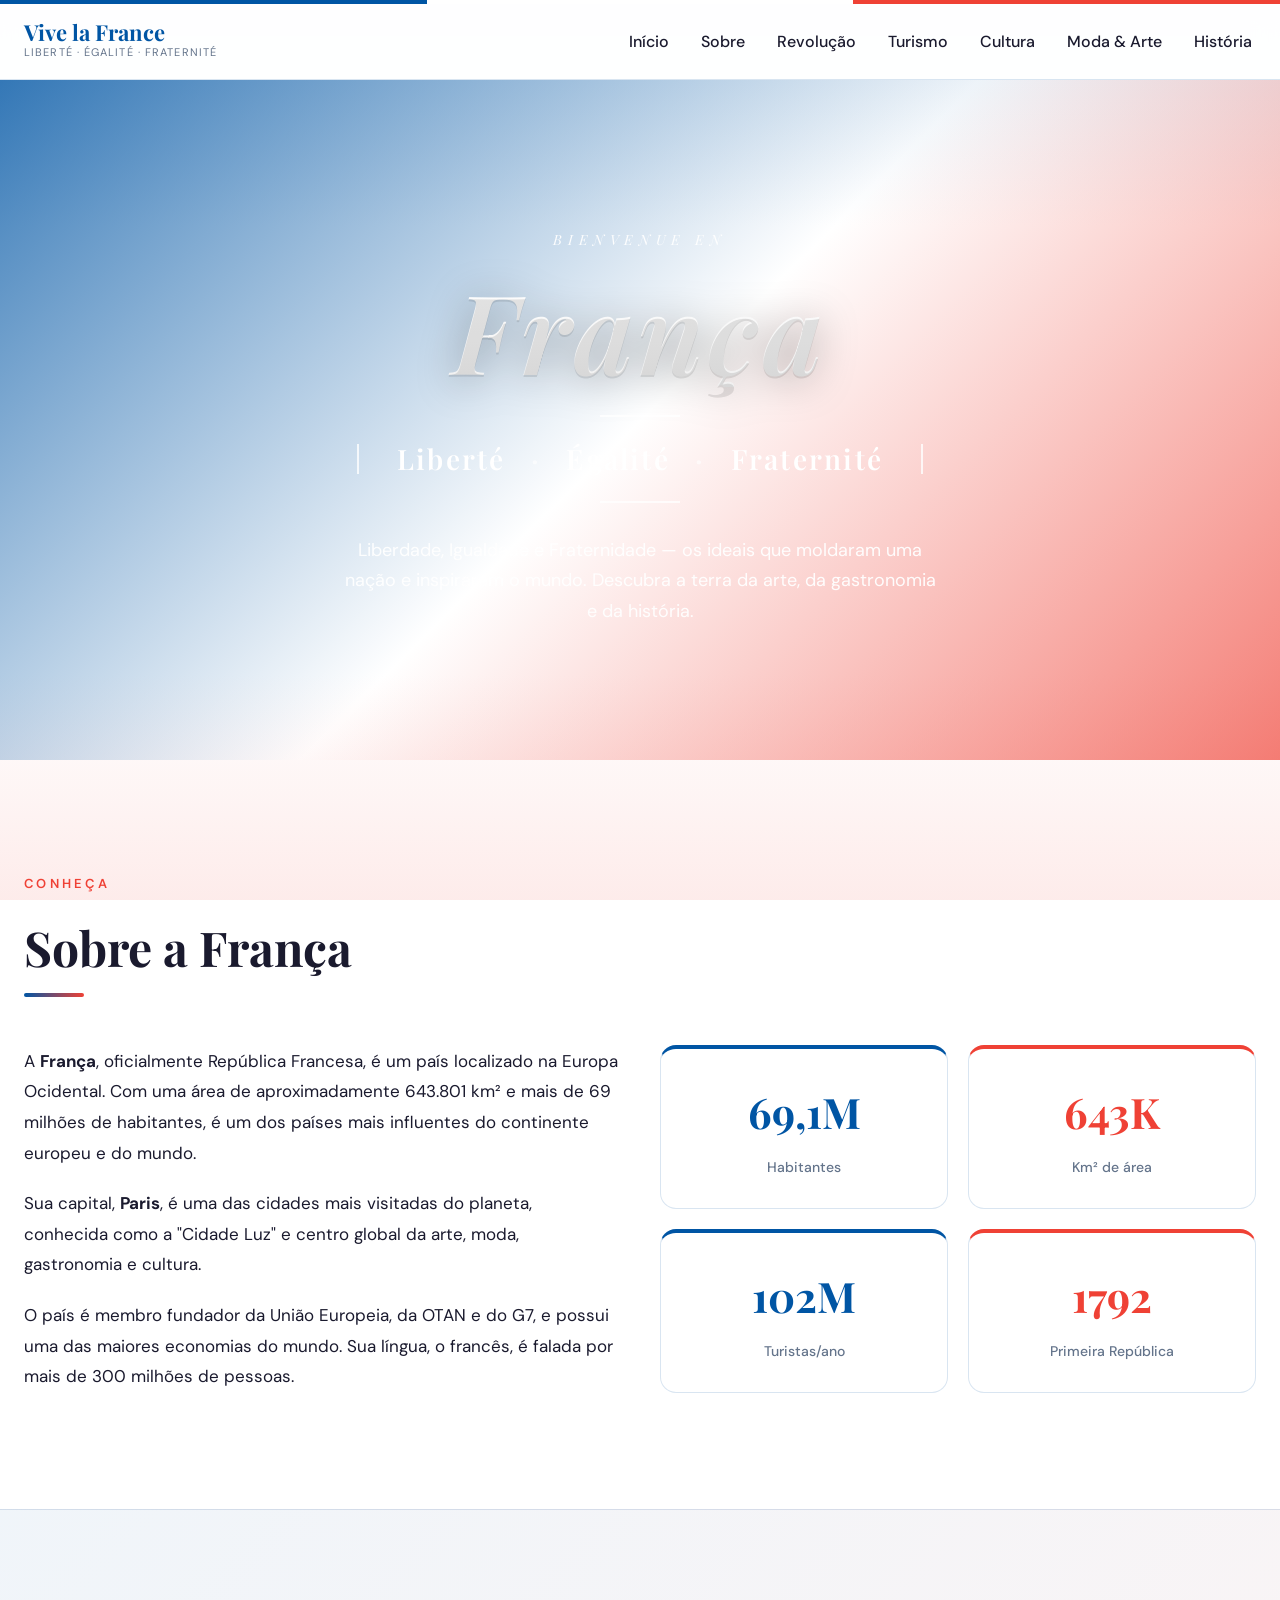
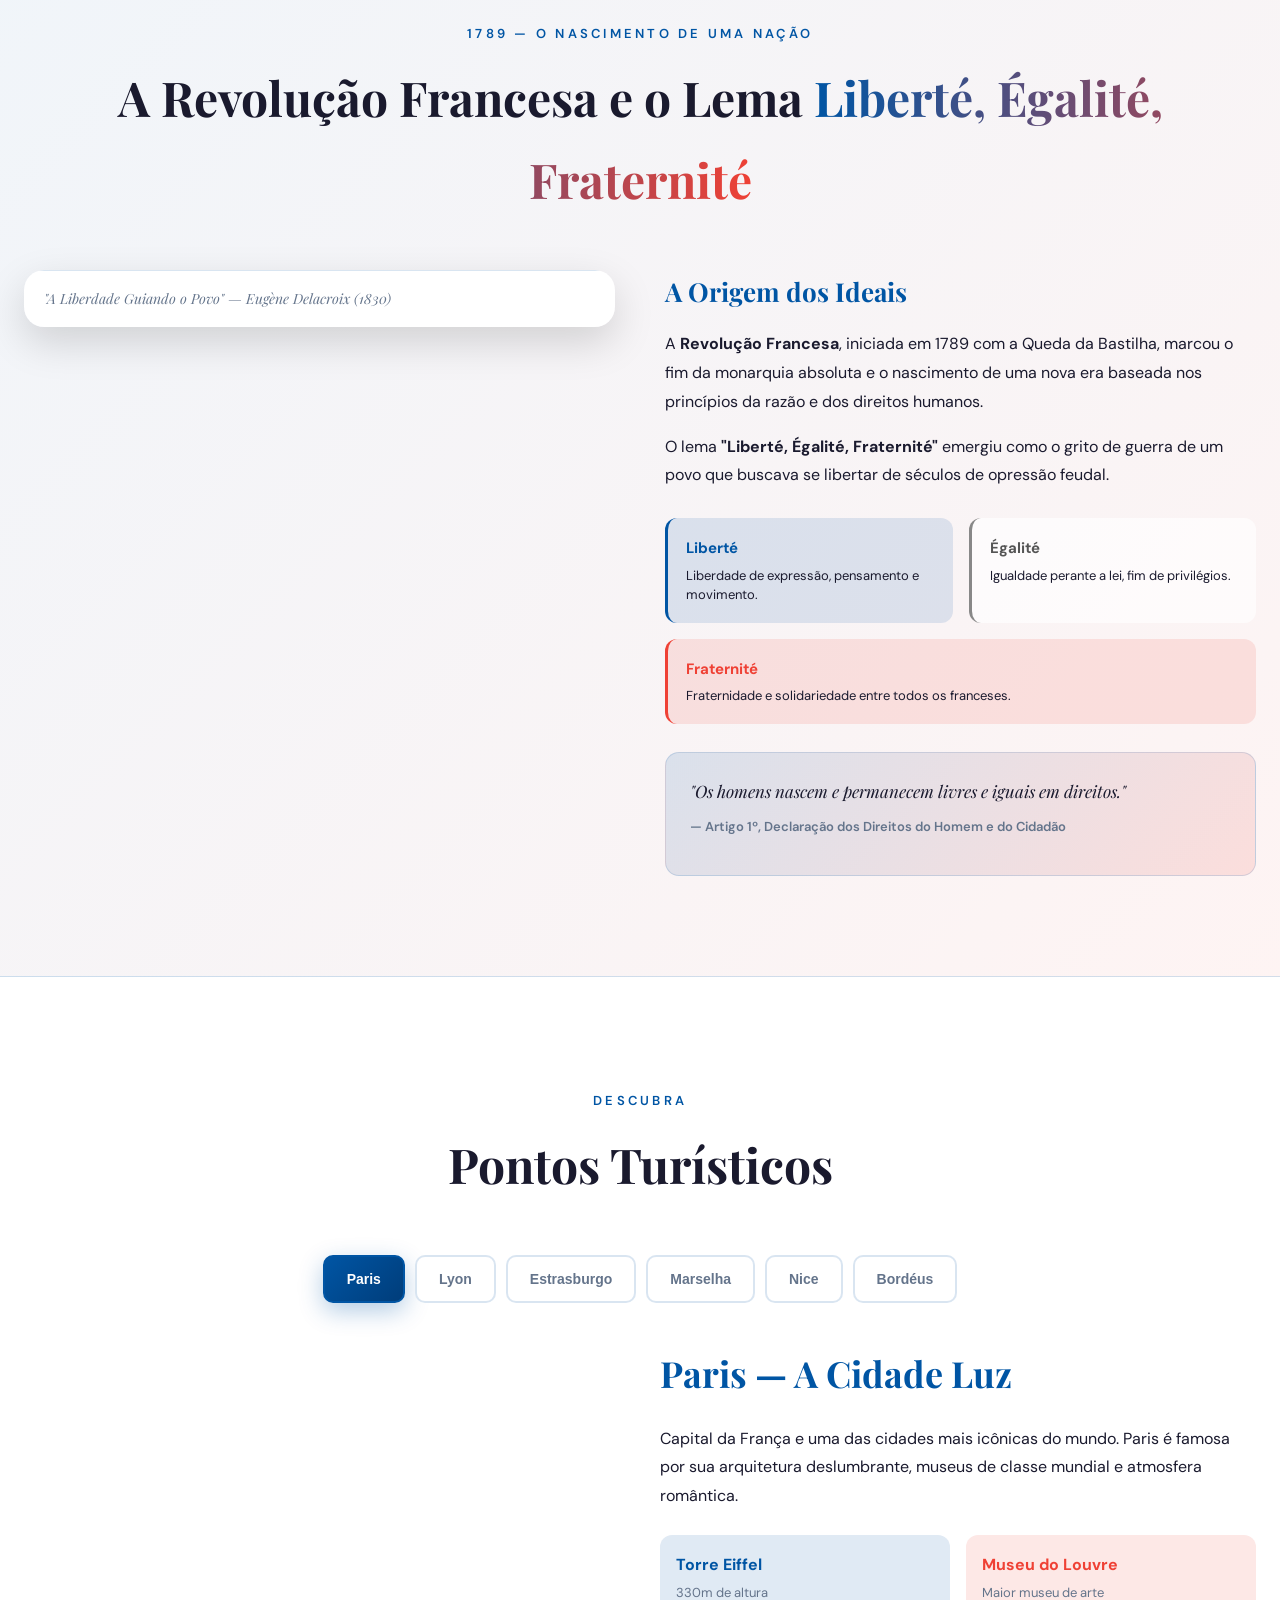
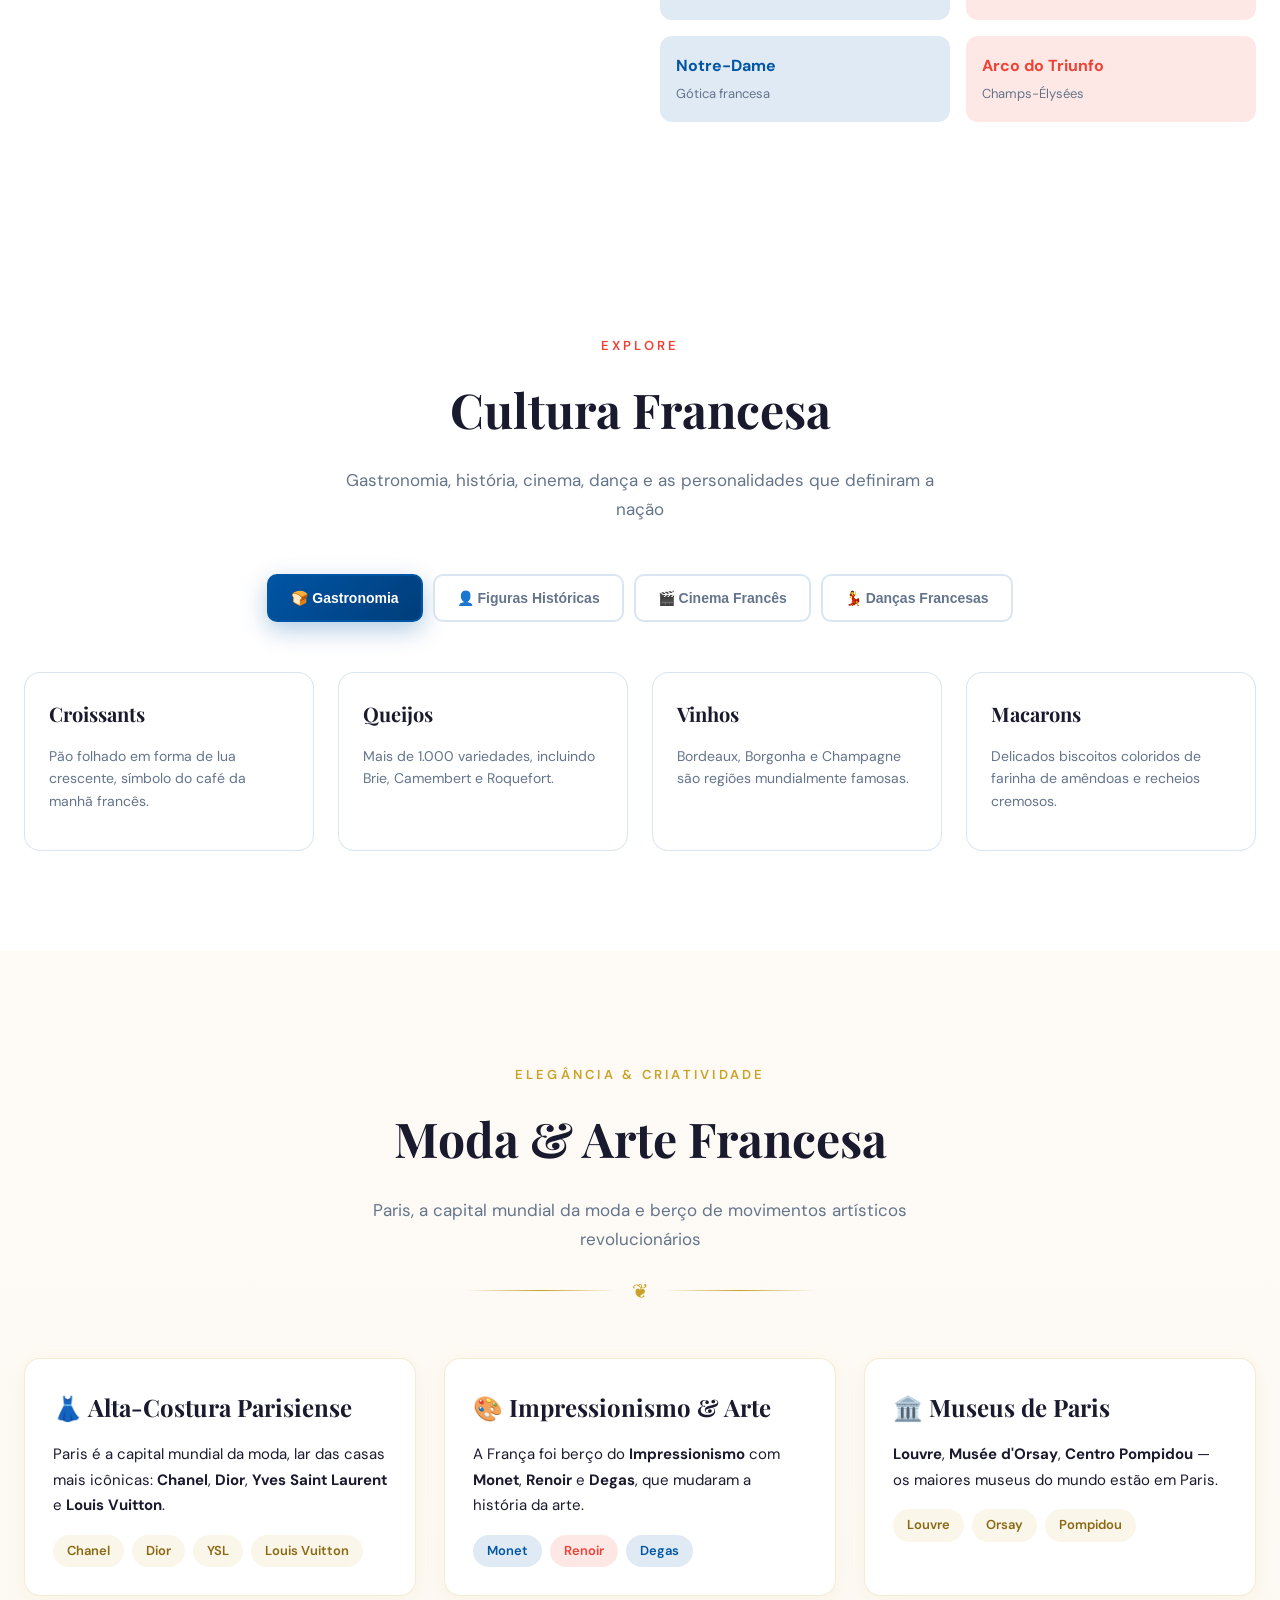
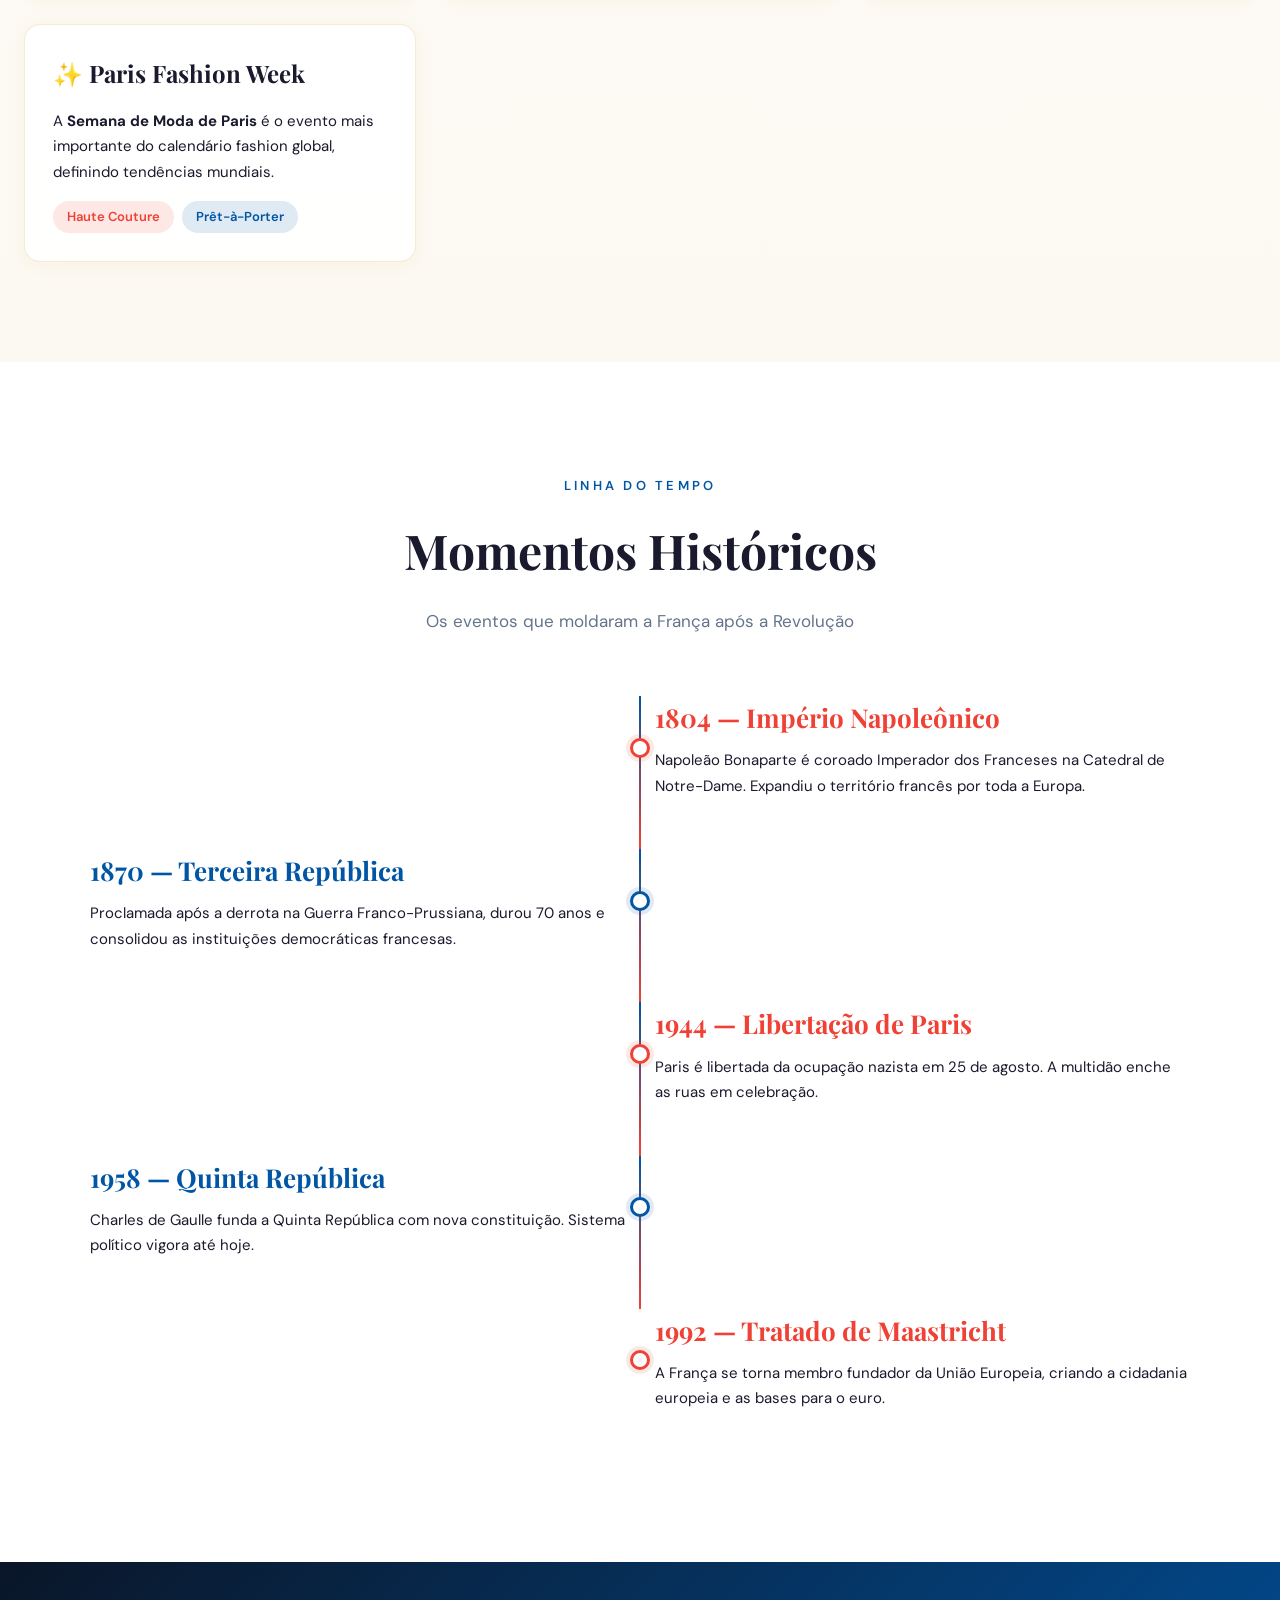
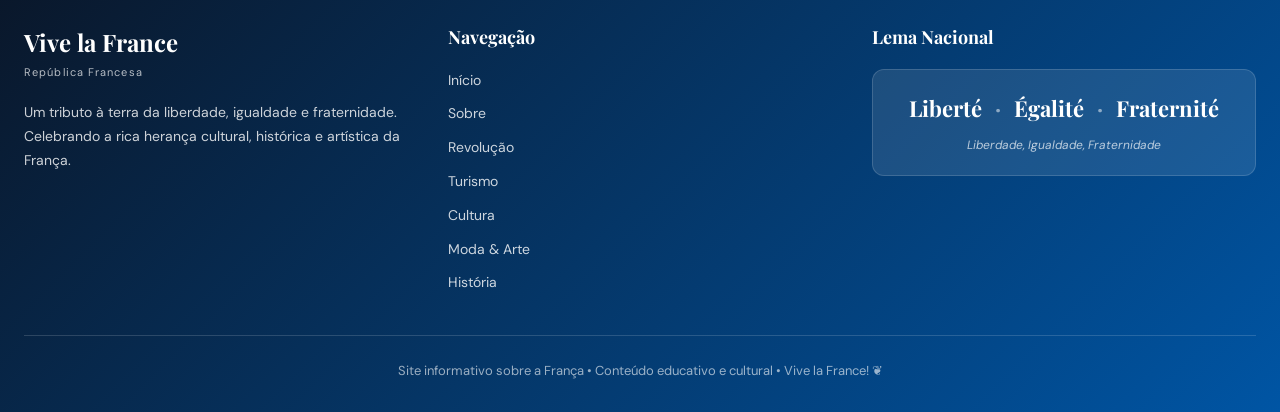
==== commit fc90e3c0: "Add files via upload" ====
--- a/Vive la France/index.html
+++ b/Vive la France/index.html
@@ -1,5 +1,5 @@
 <html style="margin:0;padding:0;">
-<link href="https://fonts.googleapis.com/css2?family=DM+Sans:wght@400;500;600;700&family=Playfair+Display:wght@400;600;700&display=swap" rel="stylesheet">
+<link href="https://fonts.googleapis.com/css2?family=DM+Sans:wght@400;500;600;700&family=Playfair+Display:ital,wght@0,400;0,600;0,700;1,400;1,600;1,700&display=swap" rel="stylesheet">
 <script src="https://cdn.tailwindcss.com"></script>
 <script>
 (function(){
@@ -15,7 +15,7 @@
       --muted: #64748b;
       --border: rgba(0, 85, 164, 0.15);
       --bg: #fafcff;
-      --card: #ffffff;
+      --card: rgba(255, 255, 255, 0.92);
       --gold: #C9A227;
       --gold-soft: rgba(201, 162, 39, 0.1);
       --cream: #fdf8f0;
@@ -28,9 +28,16 @@
     body {
       margin: 0;
       font-family: 'DM Sans', sans-serif;
-      background: var(--bg);
       color: var(--text);
       line-height: 1.7;
+      background: linear-gradient(180deg, 
+        rgba(0, 85, 164, 0.12) 0%, 
+        rgba(255, 255, 255, 1) 25%, 
+        rgba(255, 255, 255, 1) 50%, 
+        rgba(255, 255, 255, 1) 75%, 
+        rgba(239, 65, 53, 0.10) 100%);
+      background-attachment: fixed;
+      min-height: 100%;
     }
     
     .font-display { font-family: 'Playfair Display', serif; }
@@ -67,57 +74,43 @@
       background: linear-gradient(135deg, rgba(0,85,164,0.78) 0%, rgba(255,255,255,0.12) 50%, rgba(239,65,53,0.68) 100%);
     }
     
-    .holographic-wrapper {
+    .motto-wrapper {
       position: relative;
       display: inline-block;
-      padding: 18px 36px;
-      border-radius: 16px;
-    }
-    
-    .holographic-wrapper::before {
+      padding: 20px 40px;
+      border-radius: 4px;
+    }
+    
+    .motto-wrapper::before,
+    .motto-wrapper::after {
       content: '';
       position: absolute;
-      inset: -3px;
-      border-radius: 18px;
-      background: linear-gradient(
-        45deg,
-        #0055A4,
-        #4da3ff,
-        #ffffff,
-        #ffd700,
-        #ff6b6b,
-        #EF4135,
-        #ff6b6b,
-        #ffffff,
-        #4da3ff,
-        #0055A4
-      );
-      background-size: 400% 400%;
-      animation: holographicShift 4s ease infinite;
-      z-index: 0;
-      filter: blur(1.5px);
-      opacity: 0.95;
-    }
-    
-    .holographic-wrapper::after {
-      content: '';
+      left: 50%;
+      transform: translateX(-50%);
+      width: 80px;
+      height: 2px;
+      background: rgba(255,255,255,0.8);
+    }
+    
+    .motto-wrapper::before { top: 0; }
+    .motto-wrapper::after { bottom: 0; }
+    
+    .motto-wrapper .line-left,
+    .motto-wrapper .line-right {
       position: absolute;
-      inset: 0;
-      border-radius: 16px;
-      background: rgba(0, 0, 0, 0.28);
-      backdrop-filter: blur(10px);
-      z-index: 0;
-    }
-    
-    .holographic-content {
+      top: 50%;
+      transform: translateY(-50%);
+      width: 2px;
+      height: 30px;
+      background: rgba(255,255,255,0.8);
+    }
+    
+    .motto-wrapper .line-left { left: 0; }
+    .motto-wrapper .line-right { right: 0; }
+    
+    .motto-inner {
       position: relative;
       z-index: 1;
-    }
-    
-    @keyframes holographicShift {
-      0% { background-position: 0% 50%; }
-      50% { background-position: 100% 50%; }
-      100% { background-position: 0% 50%; }
     }
     
     .reveal {
@@ -134,7 +127,7 @@
     .tab-btn {
       padding: 14px 22px;
       border: 2px solid var(--border);
-      background: var(--white);
+      background: rgba(255,255,255,0.9);
       color: var(--muted);
       font-weight: 600;
       cursor: pointer;
@@ -188,13 +181,8 @@
       align-items: center;
     }
     
-    .timeline-item:nth-child(even) .timeline-img {
-      order: 2;
-    }
-    
-    .timeline-item:nth-child(even) .timeline-text {
-      order: 1;
-    }
+    .timeline-item:nth-child(even) .timeline-img { order: 2; }
+    .timeline-item:nth-child(even) .timeline-text { order: 1; }
     
     .timeline-img img {
       width: 100%;
@@ -276,9 +264,7 @@
       filter: drop-shadow(0 2px 8px rgba(0,0,0,0.2));
     }
     
-    .mobile-menu {
-      display: none;
-    }
+    .mobile-menu { display: none; }
     
     .culture-card-img {
       width: 100%;
@@ -296,13 +282,13 @@
     }
     
     .revolution-section {
-      background: linear-gradient(135deg, rgba(0,85,164,0.04), rgba(239,65,53,0.04));
+      background: linear-gradient(135deg, rgba(0,85,164,0.06), rgba(239,65,53,0.06));
       border-top: 1px solid var(--border);
       border-bottom: 1px solid var(--border);
     }
     
     .fashion-section {
-      background: linear-gradient(180deg, var(--cream), #faf5eb);
+      background: linear-gradient(180deg, rgba(253,248,240,0.6), rgba(250,245,235,0.6));
     }
     
     .ornament-divider {
@@ -335,11 +321,24 @@
     }
     
     .fashion-card {
-      background: var(--white);
+      background: rgba(255,255,255,0.92);
       border: 1px solid rgba(201, 162, 39, 0.2);
       border-radius: 16px;
       overflow: hidden;
       box-shadow: 0 4px 20px rgba(201, 162, 39, 0.08);
+    }
+    
+    .hero-title-elegant {
+      font-family: 'Playfair Display', serif;
+      font-style: italic;
+      font-weight: 600;
+      letter-spacing: 0.04em;
+      background: linear-gradient(180deg, #ffffff 0%, #f0f0f0 100%);
+      -webkit-background-clip: text;
+      background-clip: text;
+      color: transparent;
+      text-shadow: 0 2px 0 rgba(0,0,0,0.1);
+      filter: drop-shadow(0 4px 20px rgba(0,0,0,0.35));
     }
     
     @media (max-width: 768px) {
@@ -357,7 +356,8 @@
         top: 100%;
         left: 0;
         right: 0;
-        background: var(--white);
+        background: rgba(255,255,255,0.98);
+        backdrop-filter: blur(10px);
         box-shadow: 0 10px 30px rgba(0,0,0,0.1);
         padding: 20px;
         z-index: 100;
@@ -372,7 +372,6 @@
         border-bottom: 1px solid var(--border);
       }
       .mobile-nav a:last-child { border-bottom: none; }
-      .holographic-wrapper { padding: 12px 20px; }
     }
   `;
   document.head.appendChild(s);
@@ -383,7 +382,7 @@
   <div style="min-height:100%;">
     
     <!-- Header -->
-    <header style="position:sticky;top:0;z-index:1000;background:rgba(255,255,255,0.97);backdrop-filter:blur(10px);border-bottom:1px solid var(--border);">
+    <header style="position:sticky;top:0;z-index:1000;background:rgba(255,255,255,0.95);backdrop-filter:blur(12px);border-bottom:1px solid var(--border);">
       <div class="flag-stripe"></div>
       <div style="max-width:1280px;margin:0 auto;padding:16px 24px;display:flex;align-items:center;justify-content:space-between;position:relative;">
         <a href="#inicio" style="display:flex;align-items:center;gap:14px;text-decoration:none;">
@@ -429,28 +428,34 @@
       </div>
     </header>
     
-    <!-- Hero Section -->
+    <!-- Hero Section - IMAGEM ATUALIZADA + FONTE ELEGANTE -->
     <section id="inicio" style="position:relative;overflow:hidden;">
       <div style="position:relative;height:680px;">
-        <img src="https://p16-flow-image-sign.ibyteimg.com/tos-mya-i-3rsxbfecgb/rc_gen_image/500650736edd4e40b72cc6f0182e4038.jpeg~tplv-0es2k971ck-image.image?rcl=20260820210153D1E50A7BC869DEAA6916&rk3s=8e244e95&rrcfp=02a80fc2&x-expires=1789822972&x-signature=j4vVTpygp7AlgK0OoHMdsq9rA8U%3D" 
-             alt="Paris com Torre Eiffel" 
+        <img src="https://p16-flow-image-sign.ibyteimg.com/tos-mya-i-uo7y4d541q/221de2c0b94a419caf3560608626815f.jpg~tplv-0es2k971ck-image.image?rcl=20260821233840247486BBC5A3A50313DA&rk3s=8e244e95&rrcfp=935dee89&x-expires=1787931521&x-signature=hejb%2FqA9UEEWto%2BrQyYHZy3vdrk%3D" 
+             alt="Torre Eiffel - Paris" 
              style="width:100%;height:100%;object-fit:cover;"
              onerror="this.style.display='none'">
         <div class="hero-overlay" style="position:absolute;inset:0;display:flex;align-items:center;justify-content:center;text-align:center;padding:24px;">
           <div style="color:var(--white);max-width:800px;">
-            <p style="font-size:14px;letter-spacing:0.4em;text-transform:uppercase;margin-bottom:20px;opacity:0.95;">Bem-vindo à</p>
-            <h1 style="font-family:'Playfair Display',serif;font-size:clamp(42px,7vw,84px);font-weight:700;margin:0 0 28px;line-height:1.1;text-shadow:0 4px 25px rgba(0,0,0,0.4);">
+            <p style="font-size:14px;letter-spacing:0.4em;text-transform:uppercase;margin-bottom:20px;opacity:0.95;font-family:'Playfair Display',serif;font-style:italic;">Bienvenue en</p>
+            
+            <!-- FONTE MAIS ELEGANTE PARA "FRANÇA" -->
+            <h1 class="hero-title-elegant" style="font-size:clamp(56px,9vw,110px);margin:0 0 28px;line-height:1.05;">
               França
             </h1>
-            <div class="holographic-wrapper" style="margin-bottom:32px;">
-              <div class="holographic-content" style="font-size:clamp(18px,3vw,30px);font-weight:700;letter-spacing:0.05em;">
-                <span style="color:#66b3ff;text-shadow:0 0 18px rgba(102,179,255,0.7);">Liberté</span>
-                <span style="margin:0 14px;color:#ffffff;text-shadow:0 0 12px rgba(255,255,255,0.6);">·</span>
-                <span style="color:#ffffff;text-shadow:0 0 18px rgba(255,255,255,0.7);">Égalité</span>
-                <span style="margin:0 14px;color:#ffffff;text-shadow:0 0 12px rgba(255,255,255,0.6);">·</span>
-                <span style="color:#ff8585;text-shadow:0 0 18px rgba(255,133,133,0.7);">Fraternité</span>
-              </div>
-            </div>
+            
+            <div class="motto-wrapper" style="margin-bottom:32px;">
+              <span class="line-left"></span>
+              <span class="line-right"></span>
+              <div class="motto-inner" style="font-size:clamp(18px,3vw,28px);font-weight:600;letter-spacing:0.08em;font-family:'Playfair Display',serif;">
+                <span style="color:#ffffff;">Liberté</span>
+                <span style="margin:0 16px;color:rgba(255,255,255,0.6);">·</span>
+                <span style="color:#ffffff;">Égalité</span>
+                <span style="margin:0 16px;color:rgba(255,255,255,0.6);">·</span>
+                <span style="color:#ffffff;">Fraternité</span>
+              </div>
+            </div>
+            
             <p style="font-size:18px;opacity:0.95;max-width:600px;margin:0 auto;line-height:1.7;">
               Liberdade, Igualdade e Fraternidade — os ideais que moldaram uma nação e inspiraram o mundo. Descubra a terra da arte, da gastronomia e da história.
             </p>
@@ -478,19 +483,19 @@
           </p>
         </div>
         <div style="display:grid;grid-template-columns:repeat(2,1fr);gap:20px;" class="reveal">
-          <div class="card-hover" style="background:var(--card);border:1px solid var(--border);border-radius:16px;padding:28px;text-align:center;border-top:4px solid var(--blue);">
+          <div class="card-hover" style="background:var(--card);backdrop-filter:blur(8px);border:1px solid var(--border);border-radius:16px;padding:28px;text-align:center;border-top:4px solid var(--blue);">
             <div style="font-family:'Playfair Display',serif;font-size:42px;font-weight:700;color:var(--blue);margin-bottom:8px;">69,1M</div>
             <div style="color:var(--muted);font-size:14px;font-weight:500;">Habitantes</div>
           </div>
-          <div class="card-hover" style="background:var(--card);border:1px solid var(--border);border-radius:16px;padding:28px;text-align:center;border-top:4px solid var(--red);">
+          <div class="card-hover" style="background:var(--card);backdrop-filter:blur(8px);border:1px solid var(--border);border-radius:16px;padding:28px;text-align:center;border-top:4px solid var(--red);">
             <div style="font-family:'Playfair Display',serif;font-size:42px;font-weight:700;color:var(--red);margin-bottom:8px;">643K</div>
             <div style="color:var(--muted);font-size:14px;font-weight:500;">Km² de área</div>
           </div>
-          <div class="card-hover" style="background:var(--card);border:1px solid var(--border);border-radius:16px;padding:28px;text-align:center;border-top:4px solid var(--blue);">
+          <div class="card-hover" style="background:var(--card);backdrop-filter:blur(8px);border:1px solid var(--border);border-radius:16px;padding:28px;text-align:center;border-top:4px solid var(--blue);">
             <div style="font-family:'Playfair Display',serif;font-size:42px;font-weight:700;color:var(--blue);margin-bottom:8px;">102M</div>
             <div style="color:var(--muted);font-size:14px;font-weight:500;">Turistas/ano</div>
           </div>
-          <div class="card-hover" style="background:var(--card);border:1px solid var(--border);border-radius:16px;padding:28px;text-align:center;border-top:4px solid var(--red);">
+          <div class="card-hover" style="background:var(--card);backdrop-filter:blur(8px);border:1px solid var(--border);border-radius:16px;padding:28px;text-align:center;border-top:4px solid var(--red);">
             <div style="font-family:'Playfair Display',serif;font-size:42px;font-weight:700;color:var(--red);margin-bottom:8px;">1792</div>
             <div style="color:var(--muted);font-size:14px;font-weight:500;">Primeira República</div>
           </div>
@@ -513,7 +518,7 @@
                  alt="A Liberdade Guiando o Povo" 
                  style="width:100%;min-height:500px;object-fit:cover;display:block;"
                  onerror="this.style.display='none'">
-            <div style="padding:16px 20px;background:var(--card);border-top:1px solid var(--border);">
+            <div style="padding:16px 20px;background:rgba(255,255,255,0.95);backdrop-filter:blur(8px);border-top:1px solid var(--border);">
               <p style="font-family:'Playfair Display',serif;font-size:14px;color:var(--muted);margin:0;font-style:italic;">
                 "A Liberdade Guiando o Povo" — Eugène Delacroix (1830)
               </p>
@@ -553,7 +558,7 @@
     </section>
     
     <!-- Pontos Turísticos -->
-    <section id="turismo" style="padding:100px 24px;background:linear-gradient(180deg,var(--white),#f0f6ff);">
+    <section id="turismo" style="padding:100px 24px;">
       <div style="max-width:1280px;margin:0 auto;">
         <div class="reveal" style="text-align:center;margin-bottom:50px;">
           <p style="color:var(--blue);font-size:13px;letter-spacing:0.25em;text-transform:uppercase;font-weight:600;margin-bottom:12px;">Descubra</p>
@@ -714,7 +719,7 @@
       <!-- Gastronomia -->
       <div id="cultura-gastronomia" class="tab-content active">
         <div style="display:grid;grid-template-columns:repeat(auto-fit,minmax(250px,1fr));gap:24px;">
-          <div class="card-hover reveal" style="background:var(--card);border:1px solid var(--border);border-radius:16px;overflow:hidden;">
+          <div class="card-hover reveal" style="background:var(--card);backdrop-filter:blur(8px);border:1px solid var(--border);border-radius:16px;overflow:hidden;">
             <img src="https://p16-flow-image-sign.ibyteimg.com/tos-mya-i-uo7y4d541q/d16d38ddf0f342f195a4ac078081b582.png~tplv-0es2k971ck-image.image?rcl=20260821004803C712783BE44AD52DC0B0&rk3s=8e244e95&rrcfp=935dee89&x-expires=1787849284&x-signature=hHX0ZtsuWn5atBxuHVrMMJLnbE8%3D" 
                  alt="Croissants" class="culture-card-img" onerror="this.style.display='none'">
             <div style="padding:24px;">
@@ -722,7 +727,7 @@
               <p style="color:var(--muted);font-size:14px;line-height:1.6;">Pão folhado em forma de lua crescente, símbolo do café da manhã francês.</p>
             </div>
           </div>
-          <div class="card-hover reveal" style="background:var(--card);border:1px solid var(--border);border-radius:16px;overflow:hidden;">
+          <div class="card-hover reveal" style="background:var(--card);backdrop-filter:blur(8px);border:1px solid var(--border);border-radius:16px;overflow:hidden;">
             <img src="https://p16-flow-image-sign.ibyteimg.com/tos-mya-i-uo7y4d541q/92e11d514145496da91ead8a764f7529.avif~tplv-0es2k971ck-image.image?rcl=20260821004803C712783BE44AD52DC0B0&rk3s=8e244e95&rrcfp=935dee89&x-expires=1787849284&x-signature=xhbMEgOGlH2xdN%2FDA%2Bh1qp7IGEs%3D" 
                  alt="Queijos" class="culture-card-img" onerror="this.style.display='none'">
             <div style="padding:24px;">
@@ -730,7 +735,7 @@
               <p style="color:var(--muted);font-size:14px;line-height:1.6;">Mais de 1.000 variedades, incluindo Brie, Camembert e Roquefort.</p>
             </div>
           </div>
-          <div class="card-hover reveal" style="background:var(--card);border:1px solid var(--border);border-radius:16px;overflow:hidden;">
+          <div class="card-hover reveal" style="background:var(--card);backdrop-filter:blur(8px);border:1px solid var(--border);border-radius:16px;overflow:hidden;">
             <img src="https://p16-flow-image-sign.ibyteimg.com/tos-mya-i-uo7y4d541q/dc5ce206522b4b4aa12623499ebd07ca.webp~tplv-0es2k971ck-image.image?rcl=20260821004803C712783BE44AD52DC0B0&rk3s=8e244e95&rrcfp=935dee89&x-expires=1787849284&x-signature=54vOsv%2FGmWtQWXAAdauSdIeAfl4%3D" 
                  alt="Vinhos" class="culture-card-img" onerror="this.style.display='none'">
             <div style="padding:24px;">
@@ -738,7 +743,7 @@
               <p style="color:var(--muted);font-size:14px;line-height:1.6;">Bordeaux, Borgonha e Champagne são regiões mundialmente famosas.</p>
             </div>
           </div>
-          <div class="card-hover reveal" style="background:var(--card);border:1px solid var(--border);border-radius:16px;overflow:hidden;">
+          <div class="card-hover reveal" style="background:var(--card);backdrop-filter:blur(8px);border:1px solid var(--border);border-radius:16px;overflow:hidden;">
             <img src="https://p16-flow-image-sign.ibyteimg.com/tos-mya-i-uo7y4d541q/6d932d86945f4c0ca3e7f84c94983889.webp~tplv-0es2k971ck-image.image?rcl=20260821004803C712783BE44AD52DC0B0&rk3s=8e244e95&rrcfp=935dee89&x-expires=1787849284&x-signature=JCMiX24DONELNWRO%2BvsZhnbUUds%3D" 
                  alt="Macarons" class="culture-card-img" onerror="this.style.display='none'">
             <div style="padding:24px;">
@@ -752,7 +757,7 @@
       <!-- Figuras Históricas -->
       <div id="cultura-figuras" class="tab-content">
         <div style="display:grid;grid-template-columns:repeat(auto-fit,minmax(280px,1fr));gap:24px;margin-top:30px;">
-          <div class="card-hover reveal" style="background:var(--card);border:1px solid var(--border);border-radius:16px;overflow:hidden;">
+          <div class="card-hover reveal" style="background:var(--card);backdrop-filter:blur(8px);border:1px solid var(--border);border-radius:16px;overflow:hidden;">
             <img src="https://p16-flow-image-sign.ibyteimg.com/tos-mya-i-uo7y4d541q/11a0bf640291438c90fbd2b72313c986.jpg~tplv-0es2k971ck-image.image?rcl=202608210104191D4DAEA879F4EE32FD50&rk3s=8e244e95&rrcfp=935dee89&x-expires=1787850260&x-signature=omn9uydKBpqwBz%2FUNx%2FsCxu6upc%3D" 
                  alt="Joana d'Arc" class="figure-card-img" onerror="this.style.display='none'">
             <div style="padding:24px;border-top:4px solid var(--blue);">
@@ -761,7 +766,7 @@
               <p style="color:var(--text);font-size:14px;line-height:1.7;margin:0;">Heroína nacional que liderou o exército francês na Guerra dos Cem Anos.</p>
             </div>
           </div>
-          <div class="card-hover reveal" style="background:var(--card);border:1px solid var(--border);border-radius:16px;overflow:hidden;">
+          <div class="card-hover reveal" style="background:var(--card);backdrop-filter:blur(8px);border:1px solid var(--border);border-radius:16px;overflow:hidden;">
             <img src="https://p16-flow-image-sign.ibyteimg.com/tos-mya-i-uo7y4d541q/7eff9c85de7a4a02b5be750c8d667aa5.jpg~tplv-0es2k971ck-image.image?rcl=202608210104191D4DAEA879F4EE32FD50&rk3s=8e244e95&rrcfp=935dee89&x-expires=1787850260&x-signature=acEbPxKZkG5J53QORkHzr4w1yOI%3D" 
                  alt="Napoleão Bonaparte" class="figure-card-img" onerror="this.style.display='none'">
             <div style="padding:24px;border-top:4px solid var(--red);">
@@ -770,7 +775,7 @@
               <p style="color:var(--text);font-size:14px;line-height:1.7;margin:0;">Imperador e gênio militar. Seu Código Napoleônico influenciou sistemas jurídicos mundiais.</p>
             </div>
           </div>
-          <div class="card-hover reveal" style="background:var(--card);border:1px solid var(--border);border-radius:16px;overflow:hidden;">
+          <div class="card-hover reveal" style="background:var(--card);backdrop-filter:blur(8px);border:1px solid var(--border);border-radius:16px;overflow:hidden;">
             <img src="https://p16-flow-image-sign.ibyteimg.com/tos-mya-i-uo7y4d541q/c3aad84663014ce689fcfa9b23d30421.jpg~tplv-0es2k971ck-image.image?rcl=202608210104191D4DAEA879F4EE32FD50&rk3s=8e244e95&rrcfp=935dee89&x-expires=1787850260&x-signature=NkGbjWGGaf6IL9trWqcmcp4LYQ8%3D" 
                  alt="Voltaire" class="figure-card-img" onerror="this.style.display='none'">
             <div style="padding:24px;border-top:4px solid var(--blue);">
@@ -779,7 +784,7 @@
               <p style="color:var(--text);font-size:14px;line-height:1.7;margin:0;">Filósofo do Iluminismo, defensor da liberdade de expressão e da razão.</p>
             </div>
           </div>
-          <div class="card-hover reveal" style="background:var(--card);border:1px solid var(--border);border-radius:16px;overflow:hidden;">
+          <div class="card-hover reveal" style="background:var(--card);backdrop-filter:blur(8px);border:1px solid var(--border);border-radius:16px;overflow:hidden;">
             <img src="https://p16-flow-image-sign.ibyteimg.com/tos-mya-i-uo7y4d541q/c65b2684c14c44d0bf9ae62bf65eb545.jpg~tplv-0es2k971ck-image.image?rcl=202608210104191D4DAEA879F4EE32FD50&rk3s=8e244e95&rrcfp=935dee89&x-expires=1787850260&x-signature=XKbAmF5WI4ryikPQAA%2BzFhYGTF8%3D" 
                  alt="Marie Curie" class="figure-card-img" onerror="this.style.display='none'">
             <div style="padding:24px;border-top:4px solid var(--red);">
@@ -791,84 +796,84 @@
         </div>
       </div>
       
-      <!-- Cinema Francês - COM IMAGENS -->
+      <!-- Cinema Francês -->
       <div id="cultura-cinema" class="tab-content">
         <div style="display:grid;grid-template-columns:repeat(auto-fit,minmax(280px,1fr));gap:24px;margin-top:30px;">
-          <div class="card-hover reveal" style="background:var(--card);border:1px solid var(--border);border-radius:16px;overflow:hidden;">
+          <div class="card-hover reveal" style="background:var(--card);backdrop-filter:blur(8px);border:1px solid var(--border);border-radius:16px;overflow:hidden;">
             <img src="https://p16-flow-image-sign.ibyteimg.com/tos-mya-i-3rsxbfecgb/rc_gen_image/f290bc34577a497ea79822ee7e713f37.jpeg~tplv-0es2k971ck-image.image?rcl=20260821020529474E21C85BCF9074A33D&rk3s=8e244e95&rrcfp=02a80fc2&x-expires=1789841175&x-signature=GwFtEkyl11lT%2BnVB9WbAY2%2FZrbg%3D" 
                  alt="Cinema Francês" class="culture-card-img" onerror="this.style.display='none'">
             <div style="padding:24px;">
               <h4 style="font-family:'Playfair Display',serif;font-size:20px;font-weight:700;color:var(--text);margin:0 0 8px;">A Sétima Arte</h4>
-              <p style="color:var(--muted);font-size:14px;line-height:1.6;">O cinema francês é um dos mais influentes do mundo, com estética única e narrativas profundas que marcaram gerações.</p>
-            </div>
-          </div>
-          <div class="card-hover reveal" style="background:var(--card);border:1px solid var(--border);border-radius:16px;overflow:hidden;">
+              <p style="color:var(--muted);font-size:14px;line-height:1.6;">O cinema francês é um dos mais influentes do mundo, com estética única e narrativas profundas.</p>
+            </div>
+          </div>
+          <div class="card-hover reveal" style="background:var(--card);backdrop-filter:blur(8px);border:1px solid var(--border);border-radius:16px;overflow:hidden;">
             <img src="https://p16-flow-image-sign.ibyteimg.com/tos-mya-i-3rsxbfecgb/rc_gen_image/7a538c1e5901464b956f30d3154282d5.jpeg~tplv-0es2k971ck-image.image?rcl=202608210224216A5E41AF97F2693EAA5F&rk3s=8e244e95&rrcfp=02a80fc2&x-expires=1789842292&x-signature=cImhEo698X7hDvbdmRZD0KXcfk0%3D" 
                  alt="Nouvelle Vague" class="culture-card-img" onerror="this.style.display='none'">
             <div style="padding:24px;">
               <h4 style="font-family:'Playfair Display',serif;font-size:20px;font-weight:700;color:var(--text);margin:0 0 8px;">Nouvelle Vague</h4>
-              <p style="color:var(--muted);font-size:14px;line-height:1.6;">Movimento dos anos 60 com Godard, Truffaut e Rohmer, que revolucionou a linguagem cinematográfica com liberdade estética.</p>
-            </div>
-          </div>
-          <div class="card-hover reveal" style="background:var(--card);border:1px solid var(--border);border-radius:16px;overflow:hidden;">
+              <p style="color:var(--muted);font-size:14px;line-height:1.6;">Movimento dos anos 60 com Godard, Truffaut e Rohmer, que revolucionou a linguagem cinematográfica.</p>
+            </div>
+          </div>
+          <div class="card-hover reveal" style="background:var(--card);backdrop-filter:blur(8px);border:1px solid var(--border);border-radius:16px;overflow:hidden;">
             <img src="https://p16-flow-image-sign.ibyteimg.com/tos-mya-i-3rsxbfecgb/rc_gen_image/1ba12037a26741669e2432dcaab5e613.jpeg~tplv-0es2k971ck-image.image?rcl=202608210224216A5E41AF97F2693EAA5F&rk3s=8e244e95&rrcfp=02a80fc2&x-expires=1789842287&x-signature=Ti6rRSV966wo8b6sY1ZM%2B74wkc4%3D" 
                  alt="Irmãos Lumière" class="culture-card-img" onerror="this.style.display='none'">
             <div style="padding:24px;">
               <h4 style="font-family:'Playfair Display',serif;font-size:20px;font-weight:700;color:var(--text);margin:0 0 8px;">Irmãos Lumière</h4>
-              <p style="color:var(--muted);font-size:14px;line-height:1.6;">Auguste e Louis Lumière realizaram a primeira projeção pública de cinema em Paris, em 28 de dezembro de 1895 — o nascimento da sétima arte.</p>
-            </div>
-          </div>
-          <div class="card-hover reveal" style="background:var(--card);border:1px solid var(--border);border-radius:16px;overflow:hidden;">
+              <p style="color:var(--muted);font-size:14px;line-height:1.6;">Auguste e Louis Lumière realizaram a primeira projeção pública de cinema em Paris, em 28 de dezembro de 1895.</p>
+            </div>
+          </div>
+          <div class="card-hover reveal" style="background:var(--card);backdrop-filter:blur(8px);border:1px solid var(--border);border-radius:16px;overflow:hidden;">
             <img src="https://p16-flow-image-sign.ibyteimg.com/tos-mya-i-3rsxbfecgb/rc_gen_image/b0cdfab237ac4c7ab1c714a473ac7732.jpeg~tplv-0es2k971ck-image.image?rcl=20260821020529474E21C85BCF9074A33D&rk3s=8e244e95&rrcfp=02a80fc2&x-expires=1789841196&x-signature=WsKDMjB%2B33%2FKTLoHJXq0udm%2FE0A%3D" 
                  alt="Festival de Cannes" class="culture-card-img" onerror="this.style.display='none'">
             <div style="padding:24px;">
               <h4 style="font-family:'Playfair Display',serif;font-size:20px;font-weight:700;color:var(--text);margin:0 0 8px;">Festival de Cannes</h4>
-              <p style="color:var(--muted);font-size:14px;line-height:1.6;">O mais prestigioso festival de cinema do mundo, realizado anualmente na Riviera Francesa desde 1946, celebrando a arte cinematográfica.</p>
+              <p style="color:var(--muted);font-size:14px;line-height:1.6;">O mais prestigioso festival de cinema do mundo, realizado anualmente na Riviera Francesa desde 1946.</p>
             </div>
           </div>
         </div>
       </div>
       
-      <!-- Danças Francesas - COM IMAGENS -->
+      <!-- Danças Francesas -->
       <div id="cultura-dancas" class="tab-content">
         <div style="display:grid;grid-template-columns:repeat(auto-fit,minmax(280px,1fr));gap:24px;margin-top:30px;">
-          <div class="card-hover reveal" style="background:var(--card);border:1px solid var(--border);border-radius:16px;overflow:hidden;">
-            <img src="https://p16-flow-image-sign.ibyteimg.com/tos-mya-i-3rsxbfecgb/rc_gen_image/129b7c26061a42b08a55ae6b8cfdb623.jpeg~tplv-0es2k971ck-image.image?rcl=20260821020529474E21C85BCF9074A33D&rk3s=8e244e95&rrcfp=02a80fc2&x-expires=1789841199&x-signature=kO%2F0Cbuhl%2FMM2h%2B3h%2BrpkebJWr0%3D" 
-                 alt="Cancan no Moulin Rouge" class="culture-card-img" onerror="this.style.display='none'">
+          <div class="card-hover reveal" style="background:var(--card);backdrop-filter:blur(8px);border:1px solid var(--border);border-radius:16px;overflow:hidden;">
+            <img src="https://p16-flow-image-sign.ibyteimg.com/tos-mya-i-uo7y4d541q/acc424df32904f51ba44b512b2f93f59.jpg~tplv-0es2k971ck-image.image?rcl=202608212129452DA104A7157D6CE0FBE6&rk3s=8e244e95&rrcfp=935dee89&x-expires=1787923786&x-signature=4ZWxLddzrf31p9%2BN1rJqMWw7qMs%3D" 
+                 alt="Cancan" class="culture-card-img" onerror="this.style.display='none'">
             <div style="padding:24px;">
               <h4 style="font-family:'Playfair Display',serif;font-size:20px;font-weight:700;color:var(--text);margin:0 0 8px;">Cancan</h4>
-              <p style="color:var(--muted);font-size:14px;line-height:1.6;">Dança vibrante e energética do século XIX, imortalizada pelo Moulin Rouge em Montmartre, com suas saias rodadas e movimentos acrobáticos.</p>
-            </div>
-          </div>
-          <div class="card-hover reveal" style="background:var(--card);border:1px solid var(--border);border-radius:16px;overflow:hidden;">
-            <img src="https://p16-flow-image-sign.ibyteimg.com/tos-mya-i-3rsxbfecgb/rc_gen_image/8717fafcfb5b4d6bb81f9527f1651c87.jpeg~tplv-0es2k971ck-image.image?rcl=20260821020529474E21C85BCF9074A33D&rk3s=8e244e95&rrcfp=02a80fc2&x-expires=1789841201&x-signature=YV4RfV9HXO0hvbeIdeYkRjuKbGw%3D" 
-                 alt="Balé da Ópera de Paris" class="culture-card-img" onerror="this.style.display='none'">
+              <p style="color:var(--muted);font-size:14px;line-height:1.6;">Dança vibrante e energética do século XIX, imortalizada pelo Moulin Rouge em Montmartre.</p>
+            </div>
+          </div>
+          <div class="card-hover reveal" style="background:var(--card);backdrop-filter:blur(8px);border:1px solid var(--border);border-radius:16px;overflow:hidden;">
+            <img src="https://p16-flow-image-sign.ibyteimg.com/tos-mya-i-uo7y4d541q/8c380c7f33f0499e8a75d1e822a12cf4.jpg~tplv-0es2k971ck-image.image?rcl=202608212129452DA104A7157D6CE0FBE6&rk3s=8e244e95&rrcfp=935dee89&x-expires=1787923786&x-signature=DdP8waqLIHJuVZKrrcmm0vck9DI%3D" 
+                 alt="Balé Clássico" class="culture-card-img" onerror="this.style.display='none'">
             <div style="padding:24px;">
               <h4 style="font-family:'Playfair Display',serif;font-size:20px;font-weight:700;color:var(--text);margin:0 0 8px;">Balé Clássico</h4>
-              <p style="color:var(--muted);font-size:14px;line-height:1.6;">A Ópera de Paris, fundada em 1669 por Luís XIV, é o berço do balé clássico e uma das mais prestigiadas escolas de dança do mundo.</p>
-            </div>
-          </div>
-          <div class="card-hover reveal" style="background:var(--card);border:1px solid var(--border);border-radius:16px;overflow:hidden;">
-            <img src="https://p16-flow-image-sign.ibyteimg.com/tos-mya-i-3rsxbfecgb/rc_gen_image/26a8d4be0ab8475591be35a733b17b85.jpeg~tplv-0es2k971ck-image.image?rcl=202608210224216A5E41AF97F2693EAA5F&rk3s=8e244e95&rrcfp=02a80fc2&x-expires=1789842293&x-signature=FdKCWhDoBUorekplY%2BstnH0Mirk%3D" 
+              <p style="color:var(--muted);font-size:14px;line-height:1.6;">A Ópera de Paris é o berço do balé clássico e uma das mais prestigiadas escolas de dança do mundo.</p>
+            </div>
+          </div>
+          <div class="card-hover reveal" style="background:var(--card);backdrop-filter:blur(8px);border:1px solid var(--border);border-radius:16px;overflow:hidden;">
+            <img src="https://p16-flow-image-sign.ibyteimg.com/tos-mya-i-uo7y4d541q/8173eecc798845bd874bdbe77d4f3299.jpg~tplv-0es2k971ck-image.image?rcl=202608212129452DA104A7157D6CE0FBE6&rk3s=8e244e95&rrcfp=935dee89&x-expires=1787923786&x-signature=b1myti8IEVkxFQo4ZMZJ5npnzBg%3D" 
                  alt="Valsa" class="culture-card-img" onerror="this.style.display='none'">
             <div style="padding:24px;">
               <h4 style="font-family:'Playfair Display',serif;font-size:20px;font-weight:700;color:var(--text);margin:0 0 8px;">Valsa</h4>
-              <p style="color:var(--muted);font-size:14px;line-height:1.6;">Dança de salão em compasso ternário, popularizada nos elegantes salões parisienses do século XIX, símbolo de romantismo e sofisticação.</p>
-            </div>
-          </div>
-          <div class="card-hover reveal" style="background:var(--card);border:1px solid var(--border);border-radius:16px;overflow:hidden;">
-            <img src="https://p16-flow-image-sign.ibyteimg.com/tos-mya-i-3rsxbfecgb/rc_gen_image/101bb3b5aab548a78d0fc6feef85449c.jpeg~tplv-0es2k971ck-image.image?rcl=202608210224216A5E41AF97F2693EAA5F&rk3s=8e244e95&rrcfp=02a80fc2&x-expires=1789842330&x-signature=6vYTG7xba6m6Y8CzH1gV799nMq0%3D" 
+              <p style="color:var(--muted);font-size:14px;line-height:1.6;">Dança de salão em compasso ternário, popularizada nos elegantes salões parisienses do século XIX.</p>
+            </div>
+          </div>
+          <div class="card-hover reveal" style="background:var(--card);backdrop-filter:blur(8px);border:1px solid var(--border);border-radius:16px;overflow:hidden;">
+            <img src="https://p16-flow-image-sign.ibyteimg.com/tos-mya-i-uo7y4d541q/1c4d9ef35e274c5d9dc4ac48d9609ce9.webp~tplv-0es2k971ck-image.image?rcl=202608212129452DA104A7157D6CE0FBE6&rk3s=8e244e95&rrcfp=935dee89&x-expires=1787923786&x-signature=ueaIHbz%2FeErY7jdlLUPAP6vhH3k%3D" 
                  alt="Gavotte" class="culture-card-img" onerror="this.style.display='none'">
             <div style="padding:24px;">
               <h4 style="font-family:'Playfair Display',serif;font-size:20px;font-weight:700;color:var(--text);margin:0 0 8px;">Gavotte</h4>
-              <p style="color:var(--muted);font-size:14px;line-height:1.6;">Dança tradicional da região da Bretanha, com trajes coloridos e fitas, que se tornou popular nos salões da corte francesa dos séculos XVII e XVIII.</p>
+              <p style="color:var(--muted);font-size:14px;line-height:1.6;">Dança tradicional da Bretanha, com trajes típicos e coreografias em grupo.</p>
             </div>
           </div>
         </div>
       </div>
     </section>
     
-    <!-- Moda & Arte - COM IMAGENS ELEGANTE -->
+    <!-- Moda & Arte -->
     <section id="moda" class="fashion-section" style="padding:100px 24px;">
       <div style="max-width:1280px;margin:0 auto;">
         <div class="reveal" style="text-align:center;margin-bottom:20px;">
@@ -883,12 +888,12 @@
         
         <div style="display:grid;grid-template-columns:repeat(auto-fit,minmax(300px,1fr));gap:28px;margin-top:50px;">
           <div class="fashion-card card-hover reveal">
-            <img src="https://p16-flow-image-sign.ibyteimg.com/tos-mya-i-3rsxbfecgb/rc_gen_image/63608d4bbaf048a08d7753ec0354bf29.jpeg~tplv-0es2k971ck-image.image?rcl=202608210224216A5E41AF97F2693EAA5F&rk3s=8e244e95&rrcfp=02a80fc2&x-expires=1789842325&x-signature=TtjpwoYQRV59jacKclYo4SVXHSE%3D" 
-                 alt="Moda Francesa" class="fashion-card-img" onerror="this.style.display='none'">
+            <img src="https://p16-flow-image-sign.ibyteimg.com/tos-mya-i-uo7y4d541q/dab4d31162d44da8aede6bd889d1a39d.png~tplv-0es2k971ck-image.image?rcl=202608212129452DA104A7157D6CE0FBE6&rk3s=8e244e95&rrcfp=935dee89&x-expires=1787923786&x-signature=m3TNi4CuBEr6pWtcgFuIoGdR3xY%3D" 
+                 alt="Alta-Costura Parisiense" class="fashion-card-img" onerror="this.style.display='none'">
             <div style="padding:28px;">
               <h4 style="font-family:'Playfair Display',serif;font-size:24px;font-weight:700;color:var(--text);margin:0 0 12px;">👗 Alta-Costura Parisiense</h4>
               <p style="color:var(--text);font-size:15px;line-height:1.7;margin-bottom:16px;">
-                Paris é a capital mundial da moda, lar das casas mais icônicas: <strong>Chanel</strong>, que revolucionou o guarda-roupa feminino; <strong>Dior</strong>, com o "New Look"; <strong>Yves Saint Laurent</strong>, pioneiro do prêt-à-porter; e <strong>Louis Vuitton</strong>, símbolo de luxo desde 1854.
+                Paris é a capital mundial da moda, lar das casas mais icônicas: <strong>Chanel</strong>, <strong>Dior</strong>, <strong>Yves Saint Laurent</strong> e <strong>Louis Vuitton</strong>.
               </p>
               <div style="display:flex;flex-wrap:wrap;gap:8px;">
                 <span style="background:var(--gold-soft);color:#8B6914;padding:5px 14px;border-radius:20px;font-size:13px;font-weight:600;">Chanel</span>
@@ -905,7 +910,7 @@
             <div style="padding:28px;">
               <h4 style="font-family:'Playfair Display',serif;font-size:24px;font-weight:700;color:var(--text);margin:0 0 12px;">🎨 Impressionismo & Arte</h4>
               <p style="color:var(--text);font-size:15px;line-height:1.7;margin-bottom:16px;">
-                A França foi berço do <strong>Impressionismo</strong>, movimento que mudou para sempre a história da arte. <strong>Claude Monet</strong> com suas nenúfares, <strong>Auguste Renoir</strong> com suas cenas de dança e luz, e <strong>Edgar Degas</strong> com suas bailarinas, criaram uma nova forma de ver o mundo.
+                A França foi berço do <strong>Impressionismo</strong> com <strong>Monet</strong>, <strong>Renoir</strong> e <strong>Degas</strong>, que mudaram a história da arte.
               </p>
               <div style="display:flex;flex-wrap:wrap;gap:8px;">
                 <span style="background:var(--blue-soft);color:var(--blue);padding:5px 14px;border-radius:20px;font-size:13px;font-weight:600;">Monet</span>
@@ -916,34 +921,33 @@
           </div>
           
           <div class="fashion-card card-hover reveal">
-            <div style="height:280px;background:linear-gradient(135deg,#1a1a2e,#2d1b4e);display:flex;align-items:center;justify-content:center;flex-direction:column;padding:30px;text-align:center;">
-              <div style="font-size:60px;margin-bottom:16px;">🏛️</div>
-              <div style="font-family:'Playfair Display',serif;font-size:26px;color:var(--gold);margin-bottom:8px;">Museus Icônicos</div>
-              <div style="font-size:14px;color:#c9b87a;line-height:1.6;">
-                Museu do Louvre<br>Museu d'Orsay<br>Centro Pompidou<br>Museu Rodin
-              </div>
-            </div>
+            <img src="https://p16-flow-image-sign.ibyteimg.com/tos-mya-i-uo7y4d541q/1189fe2d597c413a9be91458387b41d7.jpg~tplv-0es2k971ck-image.image?rcl=202608212129452DA104A7157D6CE0FBE6&rk3s=8e244e95&rrcfp=935dee89&x-expires=1787923786&x-signature=k57JrWqwAvy62c2Eh1V4hFYeJU4%3D" 
+                 alt="Museus de Paris" class="fashion-card-img" onerror="this.style.display='none'">
             <div style="padding:28px;">
               <h4 style="font-family:'Playfair Display',serif;font-size:24px;font-weight:700;color:var(--text);margin:0 0 12px;">🏛️ Museus de Paris</h4>
-              <p style="color:var(--text);font-size:15px;line-height:1.7;">
-                Paris abriga alguns dos maiores museus do mundo: o <strong>Louvre</strong> com a Mona Lisa, o <strong>Musée d'Orsay</strong> dedicado à arte do século XIX, o <strong>Centro Pompidou</strong> de arte moderna e o <strong>Museu Rodin</strong>.
+              <p style="color:var(--text);font-size:15px;line-height:1.7;margin-bottom:16px;">
+                <strong>Louvre</strong>, <strong>Musée d'Orsay</strong>, <strong>Centro Pompidou</strong> — os maiores museus do mundo estão em Paris.
               </p>
+              <div style="display:flex;flex-wrap:wrap;gap:8px;">
+                <span style="background:var(--gold-soft);color:#8B6914;padding:5px 14px;border-radius:20px;font-size:13px;font-weight:600;">Louvre</span>
+                <span style="background:var(--gold-soft);color:#8B6914;padding:5px 14px;border-radius:20px;font-size:13px;font-weight:600;">Orsay</span>
+                <span style="background:var(--gold-soft);color:#8B6914;padding:5px 14px;border-radius:20px;font-size:13px;font-weight:600;">Pompidou</span>
+              </div>
             </div>
           </div>
           
           <div class="fashion-card card-hover reveal">
-            <div style="height:280px;background:linear-gradient(135deg,#4a0080,#8B008B);display:flex;align-items:center;justify-content:center;flex-direction:column;padding:30px;text-align:center;">
-              <div style="font-size:60px;margin-bottom:16px;">✨</div>
-              <div style="font-family:'Playfair Display',serif;font-size:26px;color:#FFD700;margin-bottom:8px;">Semana de Moda</div>
-              <div style="font-size:14px;color:#E6E6FA;line-height:1.6;">
-                Paris Fashion Week<br>Haute Couture<br>Prêt-à-Porter<br>Desde 1973
-              </div>
-            </div>
+            <img src="https://p16-flow-image-sign.ibyteimg.com/tos-mya-i-uo7y4d541q/dd6b0cff68fb4f4ca1581df9ae3b097f.webp~tplv-0es2k971ck-image.image?rcl=202608212129452DA104A7157D6CE0FBE6&rk3s=8e244e95&rrcfp=935dee89&x-expires=1787923786&x-signature=vdd7QoK%2F1ATRnzh%2FsVFzgxJIQPU%3D" 
+                 alt="Paris Fashion Week" class="fashion-card-img" onerror="this.style.display='none'">
             <div style="padding:28px;">
               <h4 style="font-family:'Playfair Display',serif;font-size:24px;font-weight:700;color:var(--text);margin:0 0 12px;">✨ Paris Fashion Week</h4>
-              <p style="color:var(--text);font-size:15px;line-height:1.7;">
-                A <strong>Semana de Moda de Paris</strong> é o evento mais importante do calendário fashion global. Realizada duas vezes ao ano, define as tendências que o mundo seguirá, reunindo estilistas, celebridades e amantes da moda.
+              <p style="color:var(--text);font-size:15px;line-height:1.7;margin-bottom:16px;">
+                A <strong>Semana de Moda de Paris</strong> é o evento mais importante do calendário fashion global, definindo tendências mundiais.
               </p>
+              <div style="display:flex;flex-wrap:wrap;gap:8px;">
+                <span style="background:var(--red-soft);color:var(--red);padding:5px 14px;border-radius:20px;font-size:13px;font-weight:600;">Haute Couture</span>
+                <span style="background:var(--blue-soft);color:var(--blue);padding:5px 14px;border-radius:20px;font-size:13px;font-weight:600;">Prêt-à-Porter</span>
+              </div>
             </div>
           </div>
         </div>
@@ -951,7 +955,7 @@
     </section>
     
     <!-- História Timeline -->
-    <section id="historia" style="padding:100px 24px;background:linear-gradient(180deg,#faf5eb,var(--white));">
+    <section id="historia" style="padding:100px 24px;">
       <div style="max-width:1100px;margin:0 auto;">
         <div class="reveal" style="text-align:center;margin-bottom:60px;">
           <p style="color:var(--blue);font-size:13px;letter-spacing:0.25em;text-transform:uppercase;font-weight:600;margin-bottom:12px;">Linha do Tempo</p>
@@ -960,6 +964,7 @@
         </div>
         
         <div class="reveal">
+          <!-- 1804 - Napoleão -->
           <div class="timeline-item">
             <div class="timeline-line"></div>
             <div class="timeline-dot"></div>
@@ -971,29 +976,31 @@
               <div class="timeline-text">
                 <div style="font-family:'Playfair Display',serif;font-size:26px;font-weight:700;color:var(--red);margin-bottom:8px;">1804 — Império Napoleônico</div>
                 <p style="color:var(--text);font-size:15px;line-height:1.7;margin:0;">
-                  Napoleão Bonaparte é coroado Imperador dos Franceses na Catedral de Notre-Dame. Expandiu o território francês por toda a Europa e implementou reformas legais e administrativas que duram até hoje.
+                  Napoleão Bonaparte é coroado Imperador dos Franceses na Catedral de Notre-Dame. Expandiu o território francês por toda a Europa.
                 </p>
               </div>
             </div>
           </div>
           
+          <!-- 1870 - Terceira República -->
           <div class="timeline-item">
             <div class="timeline-line"></div>
             <div class="timeline-dot"></div>
             <div class="timeline-grid">
               <div class="timeline-img">
-                <img src="https://p16-flow-image-sign.ibyteimg.com/tos-mya-i-3rsxbfecgb/rc_gen_image/9325fe414b9144808a64e7244c6b1c14.jpeg~tplv-0es2k971ck-image.image?rcl=20260821020529474E21C85BCF9074A33D&rk3s=8e244e95&rrcfp=02a80fc2&x-expires=1789841161&x-signature=NEU2e0zbyyIPYHLChHG0HRuPSqA%3D" 
+                <img src="https://p16-flow-image-sign.ibyteimg.com/tos-mya-i-uo7y4d541q/40e92a83773f489aa5150b53b89abcd9.jpg~tplv-0es2k971ck-image.image?rcl=2026082122112639EEF4C1FB890A55600E&rk3s=8e244e95&rrcfp=935dee89&x-expires=1787926289&x-signature=mlmZOzqTuubfG25fJG8sgK3ynYY%3D" 
                      alt="Terceira República" onerror="this.style.display='none'">
               </div>
               <div class="timeline-text">
                 <div style="font-family:'Playfair Display',serif;font-size:26px;font-weight:700;color:var(--blue);margin-bottom:8px;">1870 — Terceira República</div>
                 <p style="color:var(--text);font-size:15px;line-height:1.7;margin:0;">
-                  Proclamada após a derrota na Guerra Franco-Prussiana, a Terceira República durou 70 anos e consolidou definitivamente as instituições democráticas francesas.
+                  Proclamada após a derrota na Guerra Franco-Prussiana, durou 70 anos e consolidou as instituições democráticas francesas.
                 </p>
               </div>
             </div>
           </div>
           
+          <!-- 1944 - Libertação -->
           <div class="timeline-item">
             <div class="timeline-line"></div>
             <div class="timeline-dot"></div>
@@ -1005,40 +1012,42 @@
               <div class="timeline-text">
                 <div style="font-family:'Playfair Display',serif;font-size:26px;font-weight:700;color:var(--red);margin-bottom:8px;">1944 — Libertação de Paris</div>
                 <p style="color:var(--text);font-size:15px;line-height:1.7;margin:0;">
-                  Paris é libertada da ocupação nazista em 25 de agosto. A multidão enche as ruas em celebração, marcando um ponto de virada decisivo na Segunda Guerra Mundial.
+                  Paris é libertada da ocupação nazista em 25 de agosto. A multidão enche as ruas em celebração.
                 </p>
               </div>
             </div>
           </div>
           
+          <!-- 1958 - Quinta República -->
           <div class="timeline-item">
             <div class="timeline-line"></div>
             <div class="timeline-dot"></div>
             <div class="timeline-grid">
               <div class="timeline-img">
-                <img src="https://p16-flow-image-sign.ibyteimg.com/tos-mya-i-3rsxbfecgb/rc_gen_image/0f79b9a7e510408a9b59dc71d6fa6115.jpeg~tplv-0es2k971ck-image.image?rcl=20260821020529474E21C85BCF9074A33D&rk3s=8e244e95&rrcfp=02a80fc2&x-expires=1789841176&x-signature=%2FqbpdMGzkfHaBj5%2Faq30FGDKNPg%3D" 
+                <img src="https://p16-flow-image-sign.ibyteimg.com/tos-mya-i-uo7y4d541q/c6e177e2a68546ae860cd373cb524f51.jpg~tplv-0es2k971ck-image.image?rcl=2026082122112639EEF4C1FB890A55600E&rk3s=8e244e95&rrcfp=935dee89&x-expires=1787926289&x-signature=DhZJKocQdCjKbGFpchjKDjmxThQ%3D" 
                      alt="Quinta República" onerror="this.style.display='none'">
               </div>
               <div class="timeline-text">
                 <div style="font-family:'Playfair Display',serif;font-size:26px;font-weight:700;color:var(--blue);margin-bottom:8px;">1958 — Quinta República</div>
                 <p style="color:var(--text);font-size:15px;line-height:1.7;margin:0;">
-                  Charles de Gaulle funda a Quinta República com uma nova constituição que fortalece o poder presidencial. Esse sistema político vigora na França até os dias de hoje.
+                  Charles de Gaulle funda a Quinta República com nova constituição. Sistema político vigora até hoje.
                 </p>
               </div>
             </div>
           </div>
           
+          <!-- 1992 - Tratado de Maastricht -->
           <div class="timeline-item">
             <div class="timeline-dot"></div>
             <div class="timeline-grid">
               <div class="timeline-img">
-                <img src="https://p16-flow-image-sign.ibyteimg.com/tos-mya-i-3rsxbfecgb/rc_gen_image/26adce2bbae5447c9b92f43313619913.jpeg~tplv-0es2k971ck-image.image?rcl=20260821020529474E21C85BCF9074A33D&rk3s=8e244e95&rrcfp=02a80fc2&x-expires=1789841181&x-signature=kEbfP1XPteHnzdu1muJFDiStfm8%3D" 
+                <img src="https://p16-flow-image-sign.ibyteimg.com/tos-mya-i-uo7y4d541q/4c76e816b1d145228a59977d12305aaf.webp~tplv-0es2k971ck-image.image?rcl=2026082122112639EEF4C1FB890A55600E&rk3s=8e244e95&rrcfp=935dee89&x-expires=1787926289&x-signature=Iw2jvx8j%2FBmPpIa61xhMqiqllDs%3D" 
                      alt="Tratado de Maastricht" onerror="this.style.display='none'">
               </div>
               <div class="timeline-text">
                 <div style="font-family:'Playfair Display',serif;font-size:26px;font-weight:700;color:var(--red);margin-bottom:8px;">1992 — Tratado de Maastricht</div>
                 <p style="color:var(--text);font-size:15px;line-height:1.7;margin:0;">
-                  A França se torna um dos membros fundadores da União Europeia. O acordo cria a cidadania europeia e estabelece as bases para o euro.
+                  A França se torna membro fundador da União Europeia, criando a cidadania europeia e as bases para o euro.
                 </p>
               </div>
             </div>
@@ -1084,11 +1093,11 @@
             <h4 style="font-family:'Playfair Display',serif;font-size:18px;font-weight:700;margin:0 0 16px;">Lema Nacional</h4>
             <div style="background:rgba(255,255,255,0.1);border-radius:12px;padding:20px;text-align:center;border:1px solid rgba(255,255,255,0.15);">
               <div style="font-family:'Playfair Display',serif;font-size:22px;font-weight:700;margin-bottom:8px;">
-                <span style="color:#66b3ff;">Liberté</span>
+                <span style="color:#ffffff;">Liberté</span>
                 <span style="margin:0 8px;opacity:0.5;">·</span>
                 <span style="color:#ffffff;">Égalité</span>
                 <span style="margin:0 8px;opacity:0.5;">·</span>
-                <span style="color:#ff8585;">Fraternité</span>
+                <span style="color:#ffffff;">Fraternité</span>
               </div>
               <p style="font-size:12px;opacity:0.7;margin:0;font-style:italic;">Liberdade, Igualdade, Fraternidade</p>
             </div>
